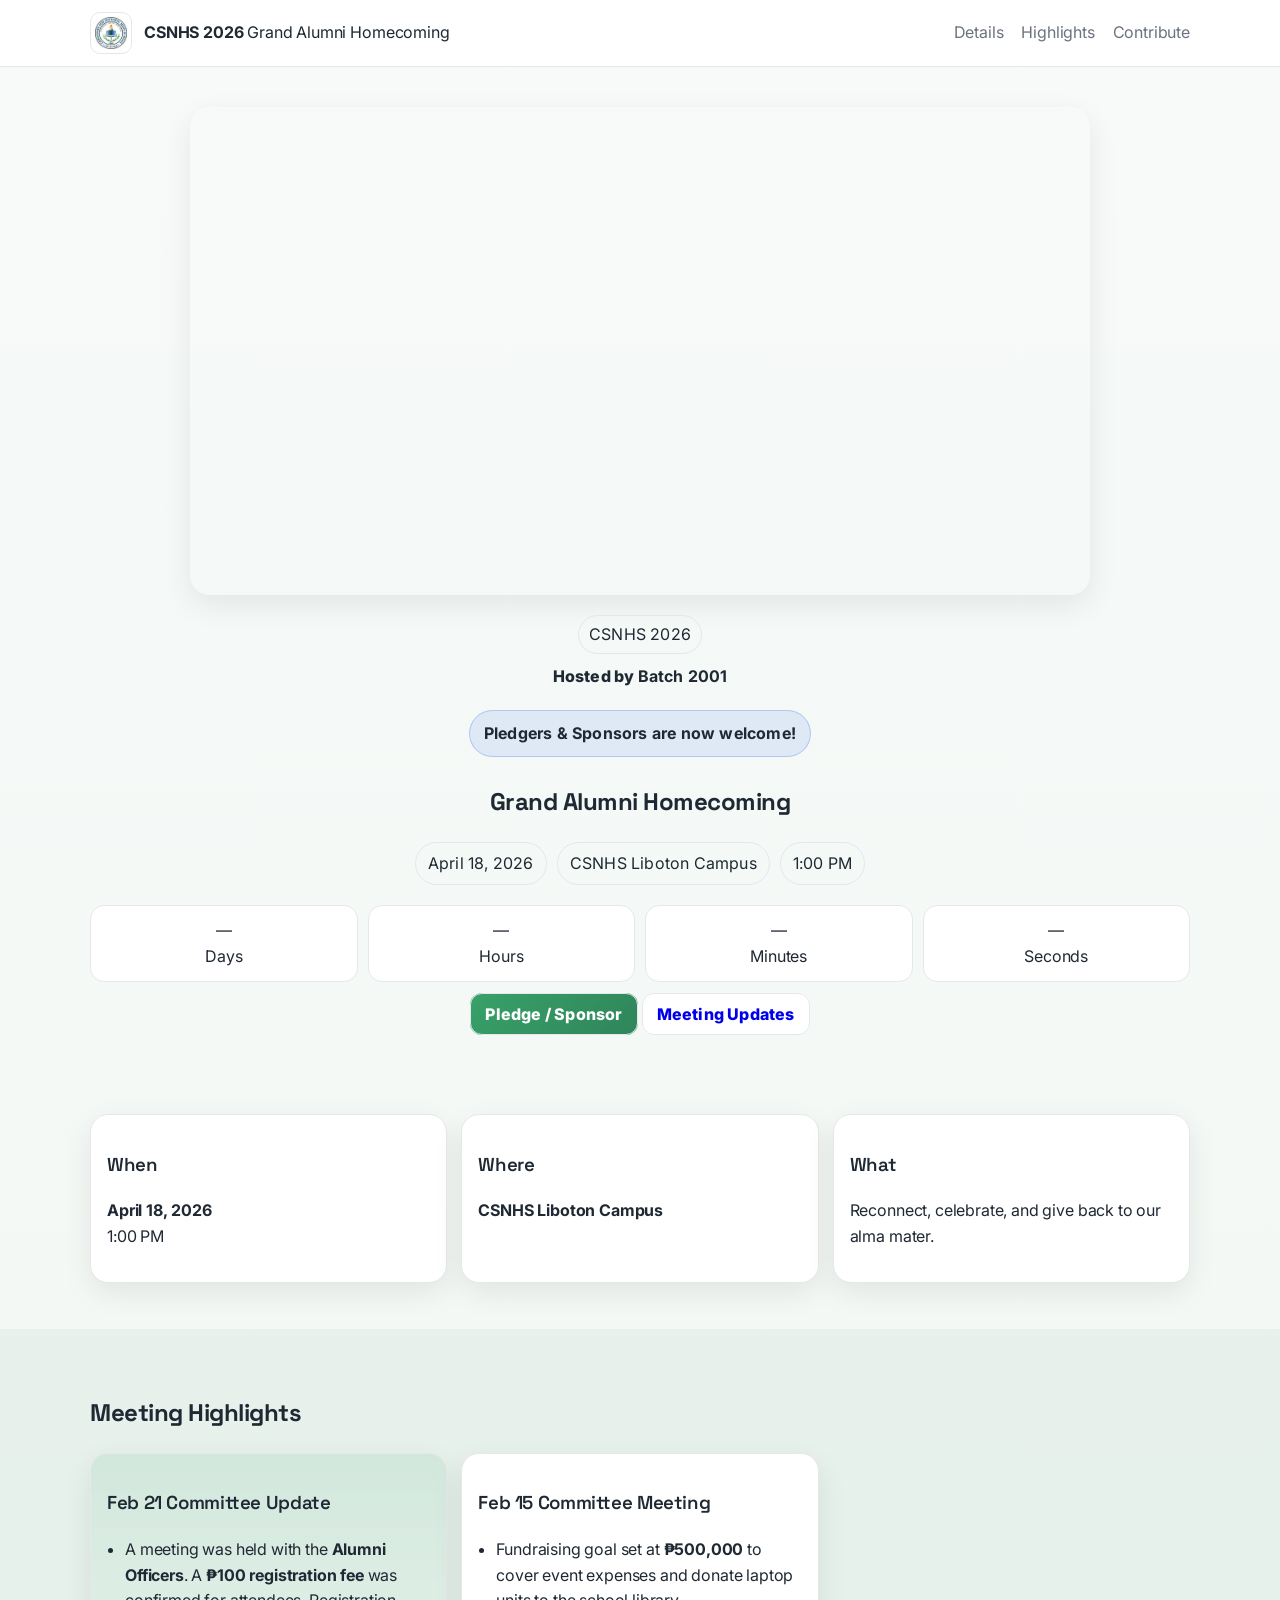
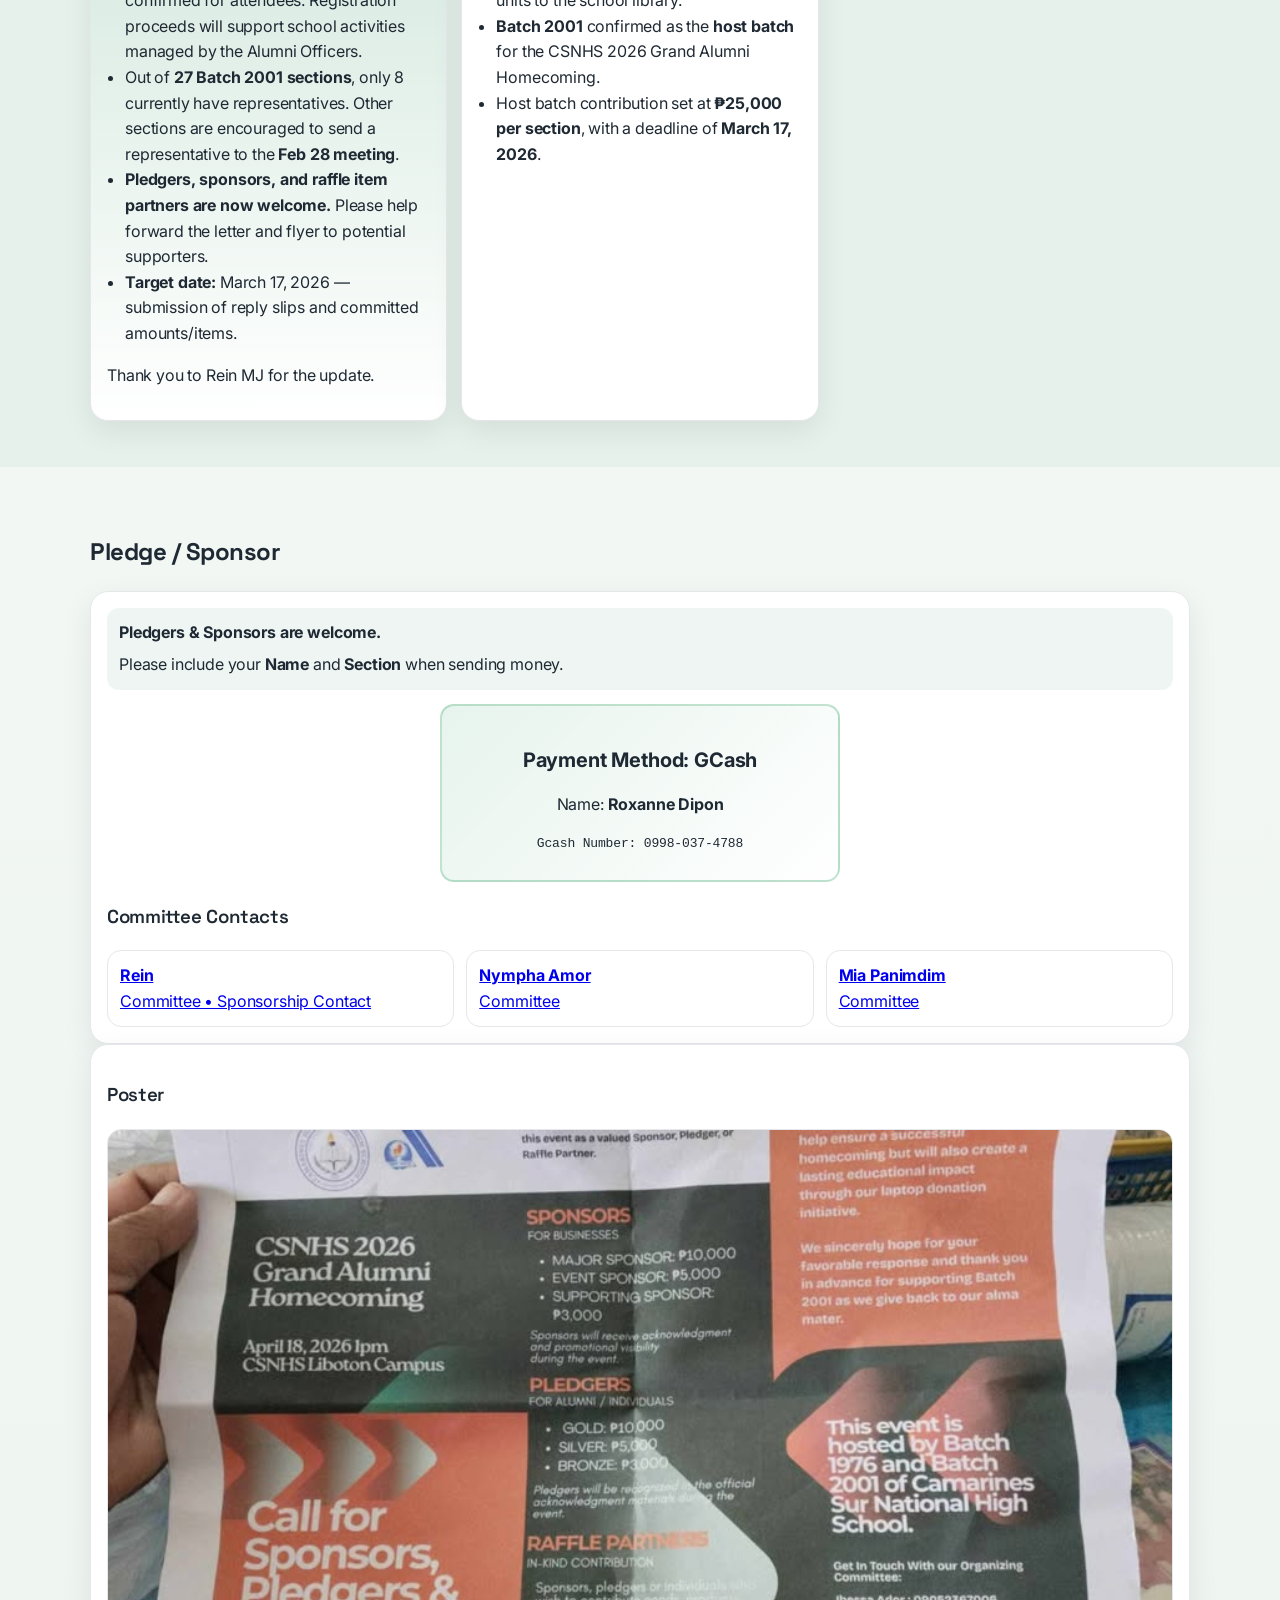
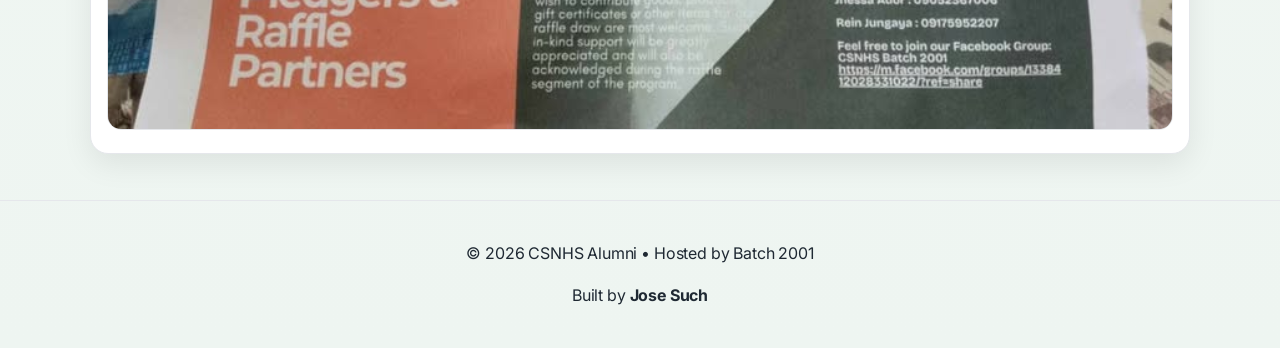
==== index.html @ feaef158 "fix payment" ====
<!doctype html>
<html lang="en">
<head>
  <meta charset="utf-8" />
  <meta name="viewport" content="width=device-width,initial-scale=1" />
  <title>CSNHS 2026 Grand Alumni Homecoming</title>
  <link rel="preconnect" href="https://fonts.googleapis.com">
    <link rel="preconnect" href="https://fonts.gstatic.com" crossorigin>
    <link href="https://fonts.googleapis.com/css2?family=Inter:wght@400;500;600;700;800;900&family=Space+Grotesk:wght@500;600;700&display=swap" rel="stylesheet">
  <link rel="stylesheet" href="styles.css" />
</head>

<body>

<header class="site-header">
  <div class="container header-inner">
    <div class="brand">
      <img src="./assets/camhighLogo.jpg" alt="cam-high-logo" class="brand-logo">
      <div class="brand-text">
        <strong>CSNHS 2026</strong>
        <span>Grand Alumni Homecoming</span>
      </div>
    </div>

    <nav class="nav">
      <a href="#details">Details</a>
      <a href="#highlights">Highlights</a>
      <a href="#contribute">Contribute</a>
    </nav>
  </div>
</header>

<main>

<!-- HERO -->
<section class="hero-video">
  <div class="container">

    <div class="video-wrapper">
      <iframe
        src="https://www.facebook.com/plugins/video.php?height=314&href=https%3A%2F%2Fwww.facebook.com%2Freel%2F900922569348292%2F&show_text=false&width=560&t=0"
        scrolling="no"
        frameborder="0"
        allowfullscreen
        allow="autoplay; clipboard-write; encrypted-media; picture-in-picture; web-share">
      </iframe>
    </div>

    <div class="hero-content">
      <span class="kicker">CSNHS 2026</span>
      <div class="host-badge">Hosted by <strong>Batch 2001</strong></div>

      <!-- NEW: big sponsor/pledger announcement -->
      <div class="announce-badge">
        <strong>Pledgers & Sponsors are now welcome!</strong>
      </div>

      <h1>Grand Alumni Homecoming</h1>

      <div class="event-row">
        <span class="pill">April 18, 2026</span>
        <span class="pill">CSNHS Liboton Campus</span>
        <span class="pill">1:00 PM</span>
      </div>

      <div class="countdown">
        <div class="count-box"><div id="d" class="count-num">—</div><div class="count-label">Days</div></div>
        <div class="count-box"><div id="h" class="count-num">—</div><div class="count-label">Hours</div></div>
        <div class="count-box"><div id="m" class="count-num">—</div><div class="count-label">Minutes</div></div>
        <div class="count-box"><div id="s" class="count-num">—</div><div class="count-label">Seconds</div></div>
      </div>

      <div class="hero-actions">
        <a href="#contribute" class="btn primary">Pledge / Sponsor</a>
        <a href="#highlights" class="btn ghost">Meeting Updates</a>
      </div>
    </div>
  </div>
</section>

<!-- DETAILS -->
<section class="section" id="details">
  <div class="container grid">
    <div class="card">
      <h3>When</h3>
      <p><strong>April 18, 2026</strong><br>1:00 PM</p>
    </div>
    <div class="card">
      <h3>Where</h3>
      <p><strong>CSNHS Liboton Campus</strong></p>
    </div>
    <div class="card">
      <h3>What</h3>
      <p>Reconnect, celebrate, and give back to our alma mater.</p>
    </div>
  </div>
</section>

<!-- MEETING HIGHLIGHTS -->
<section class="section alt" id="highlights">
  <div class="container">
    <h2>Meeting Highlights</h2>

    <div class="grid">
      <!-- FEB 21 – LATEST UPDATE (TOP PRIORITY) -->
      <div class="card accent">
        <h3>Feb 21 Committee Update</h3>

        <ul class="list">
          <li>
            A meeting was held with the <strong>Alumni Officers</strong>.
            A <strong>₱100 registration fee</strong> was confirmed for attendees.
            Registration proceeds will support school activities managed by the Alumni Officers.
          </li>

          <li>
            Out of <strong>27 Batch 2001 sections</strong>, only 8 currently have representatives.
            Other sections are encouraged to send a representative to the
            <strong>Feb 28 meeting</strong>.
          </li>

          <li>
            <strong>Pledgers, sponsors, and raffle item partners are now welcome.</strong>
            Please help forward the letter and flyer to potential supporters.
          </li>

          <li>
            <strong>Target date:</strong> March 17, 2026 —
            submission of reply slips and committed amounts/items.
          </li>
        </ul>

        <p class="muted small">
          Thank you to Rein MJ for the update.
        </p>
      </div>

      <!-- FEB 15 – EARLIER MEETING -->
      <div class="card">
        <h3>Feb 15 Committee Meeting</h3>

        <ul class="list">
          <li>
            Fundraising goal set at <strong>₱500,000</strong>
            to cover event expenses and donate laptop units to the school library.
          </li>

          <li>
            <strong>Batch 2001</strong> confirmed as the <strong>host batch</strong>
            for the CSNHS 2026 Grand Alumni Homecoming.
          </li>

          <li>
            Host batch contribution set at
            <strong>₱25,000 per section</strong>,
            with a deadline of <strong>March 17, 2026</strong>.
          </li>
        </ul>
      </div>
    </div>
  </div>
</section>

<!-- CONTRIBUTE -->
<section class="section" id="contribute">
  <div class="container">
    <h2>Pledge / Sponsor</h2>

    <div class="two-col">
      <div class="card">
        <div class="callout">
          <strong>Pledgers & Sponsors are welcome.</strong>
          <div class="muted" style="margin-top:6px;">
            Please include your <strong>Name</strong> and <strong>Section</strong> when sending money.
          </div>
        </div>

        <div class="pay-grid single-payment">
          <div class="pay-card featured">
            <h4>Payment Method: GCash</h4>
            <p>Name: <strong>Roxanne Dipon</strong></p>
            <p class="mono">Gcash Number: 0998-037-4788</p>
          </div>
        </div>

        <h3 style="margin-top:20px;">Committee Contacts</h3>
        <div class="contact-grid">

          <a class="contact-card" href="https://www.facebook.com/1507194104/" target="_blank" rel="noreferrer">
            <strong>Rein</strong>
            <div class="contact-role muted">Committee • Sponsorship Contact</div>
          </a>
          <a class="contact-card" href="https://www.facebook.com/nympha.amor.victoria" target="_blank" rel="noreferrer">
            <strong>Nympha Amor</strong>
            <div class="contact-role muted">Committee</div>
          </a>

          <a class="contact-card" href="https://www.facebook.com/camia.diez" target="_blank" rel="noreferrer">
            <strong>Mia Panimdim</strong>
            <div class="contact-role muted">Committee</div>
          </a>

          
        </div>
      </div>

      <aside class="card poster">
        <h3>Poster</h3>
        <img src="./assets/poster.jpg" alt="CSNHS 2026 Grand Alumni Homecoming poster" />
      </aside>
    </div>
  </div>
</section>

<footer class="site-footer">
  <div class="container footer-inner">
    <p>© <span id="year"></span> CSNHS Alumni • Hosted by Batch 2001</p>
    <p class="muted small">
      Built by <strong>Jose Such</strong>
    </p>
  </div>
</footer>

</main>

<script src="script.js"></script>
</body>
</html>
---- styles.css ----
:root{
  --bg:#f4f8f5;
  --card:#fff;
  --text:#1f2933;
  --muted:#6b7280;
  --border:#e5e7eb;
  --accent:#2f855a;
  --accent2:#2563eb;
  --shadow:0 10px 30px rgba(0,0,0,.08);
}

*{box-sizing:border-box}
body{
  -webkit-font-smoothing: antialiased;
  -moz-osx-font-smoothing: grayscale;
  margin: 0;
  font-family: 'Inter', system-ui, -apple-system, Segoe UI, Roboto, Helvetica, Arial, sans-serif;
  background: linear-gradient(180deg, #f7faf8, #eef5f1);
  color: var(--text);
  line-height: 1.6;
  letter-spacing: -0.01em;
}
h1, h2, h3 {
  font-family: 'Space Grotesk', 'Inter', system-ui, sans-serif;
  letter-spacing: -0.02em;
}

h1 { font-weight: 700; }
h2 { font-weight: 700; }
h3 { font-weight: 600; }

.btn,
.kicker,
.host-badge,
.announce-badge,
.pill {
  font-family: 'Inter', system-ui, sans-serif;
  letter-spacing: 0.2px;
}

.container{width:min(1100px,92%);margin:auto}

.site-header{background:#fff;border-bottom:1px solid var(--border);position:sticky;top:0; z-index: 10;}
.header-inner{display:flex;justify-content:space-between;align-items:center;padding:12px 0}

.brand{display:flex;gap:12px;align-items:center}

.brand-logo{
  width: 42px;
  height: 42px;
  object-fit: contain;
  border-radius: 10px;
  background: #ffffff;
  padding: 4px;
  border: 1px solid var(--border);
}

.nav a{margin-left:14px;color:var(--muted);text-decoration:none}
.nav a:hover{
  color: var(--text);
  text-decoration: underline;
}

.hero-video{padding:40px 0;text-align:center}
.video-wrapper{max-width:900px;margin:0 auto 20px;border-radius:20px;overflow:hidden;box-shadow:var(--shadow)}
.video-wrapper iframe{width:100%;height:480px}

.kicker{display:inline-block;padding:6px 10px;border-radius:999px;border:1px solid var(--border)}
.host-badge{margin:10px 0;font-weight:800}

.event-row{display:flex;gap:10px;justify-content:center;flex-wrap:wrap}
.pill{border:1px solid var(--border);padding:8px 12px;border-radius:999px}

.countdown{display:grid;grid-template-columns:repeat(4,1fr);gap:10px;margin:20px 0}
.count-box{background:#fff;border:1px solid var(--border);padding:12px;border-radius:14px}

.btn{padding:10px 14px;border-radius:12px;border:1px solid var(--border);text-decoration:none;font-weight:800}
.btn.primary{background:linear-gradient(135deg,#38a169,#2f855a);color:#fff}
.btn.ghost{background:#fff}

.section{padding:46px 0}
.section.alt{background:rgba(47,133,90,.06)}
.grid{display:grid;grid-template-columns:repeat(3,1fr);gap:14px}

.card{background:#fff;border:1px solid var(--border);border-radius:18px;padding:16px;box-shadow:var(--shadow)}
.card.accent{background:linear-gradient(180deg,rgba(56,161,105,.12),#fff)}

.list{padding-left:18px}

.callout{background:rgba(47,133,90,.08);padding:12px;border-radius:12px;margin-bottom:14px}

.pay-grid,.contact-grid{display:grid;grid-template-columns:repeat(3,1fr);gap:12px}
.pay-card,.contact-card{border:1px solid var(--border);padding:12px;border-radius:14px;background:#fff}

.mono{font-family:monospace}

.site-footer{padding:24px 0;border-top:1px solid var(--border);text-align:center}
.poster img{
  width: 100%;
  height: auto;
  border-radius: 14px;
  border: 1px solid var(--border);
}

@media(max-width:900px){
  .grid,.pay-grid,.contact-grid{grid-template-columns:1fr}
  .countdown{grid-template-columns:repeat(2,1fr)}
  .video-wrapper iframe{height:260px}
}

.announce-badge{
  display:inline-block;
  margin: 10px 0 6px;
  padding: 10px 14px;
  border-radius: 999px;
  border: 1px solid rgba(37,99,235,0.25);
  background: rgba(37,99,235,0.10);
  font-weight: 900;
}

/* Mobile-friendly top nav (no hamburger) */
@media (max-width: 600px){
  .header-inner{
    flex-direction: column;
    align-items: stretch;
    gap: 10px;
    padding: 10px 0;
  }

  .brand{
    justify-content: center;
  }

  .nav{
    display: grid;
    grid-template-columns: repeat(3, 1fr);
    gap: 8px;
  }

  .nav a{
    margin-left: 0;            /* overrides your desktop margin-left */
    text-align: center;
    padding: 10px 8px;
    border-radius: 12px;
    border: 1px solid var(--border);
    background: #fff;
    font-weight: 700;
    font-size: 14px;
    line-height: 1.2;
    white-space: nowrap;       /* keeps “Highlights” on one line */
    box-shadow: var(--shadow);
  }

  .nav a:active{
    transform: translateY(1px);
  }
  .poster img{
    max-height: 520px;     /* adjust if you want shorter/taller */
    object-fit: cover;     /* crops nicely */
  }

}

/* Single payment layout */
.single-payment{
  grid-template-columns: 1fr;
  max-width: 400px;
  margin: 0 auto;
}

.pay-card.featured{
  text-align: center;
  background: linear-gradient(135deg, rgba(56,161,105,.12), #ffffff);
  border: 2px solid rgba(56,161,105,.3);
}

.pay-card.featured h4{
  font-size: 20px;
  margin-bottom: 8px;
}
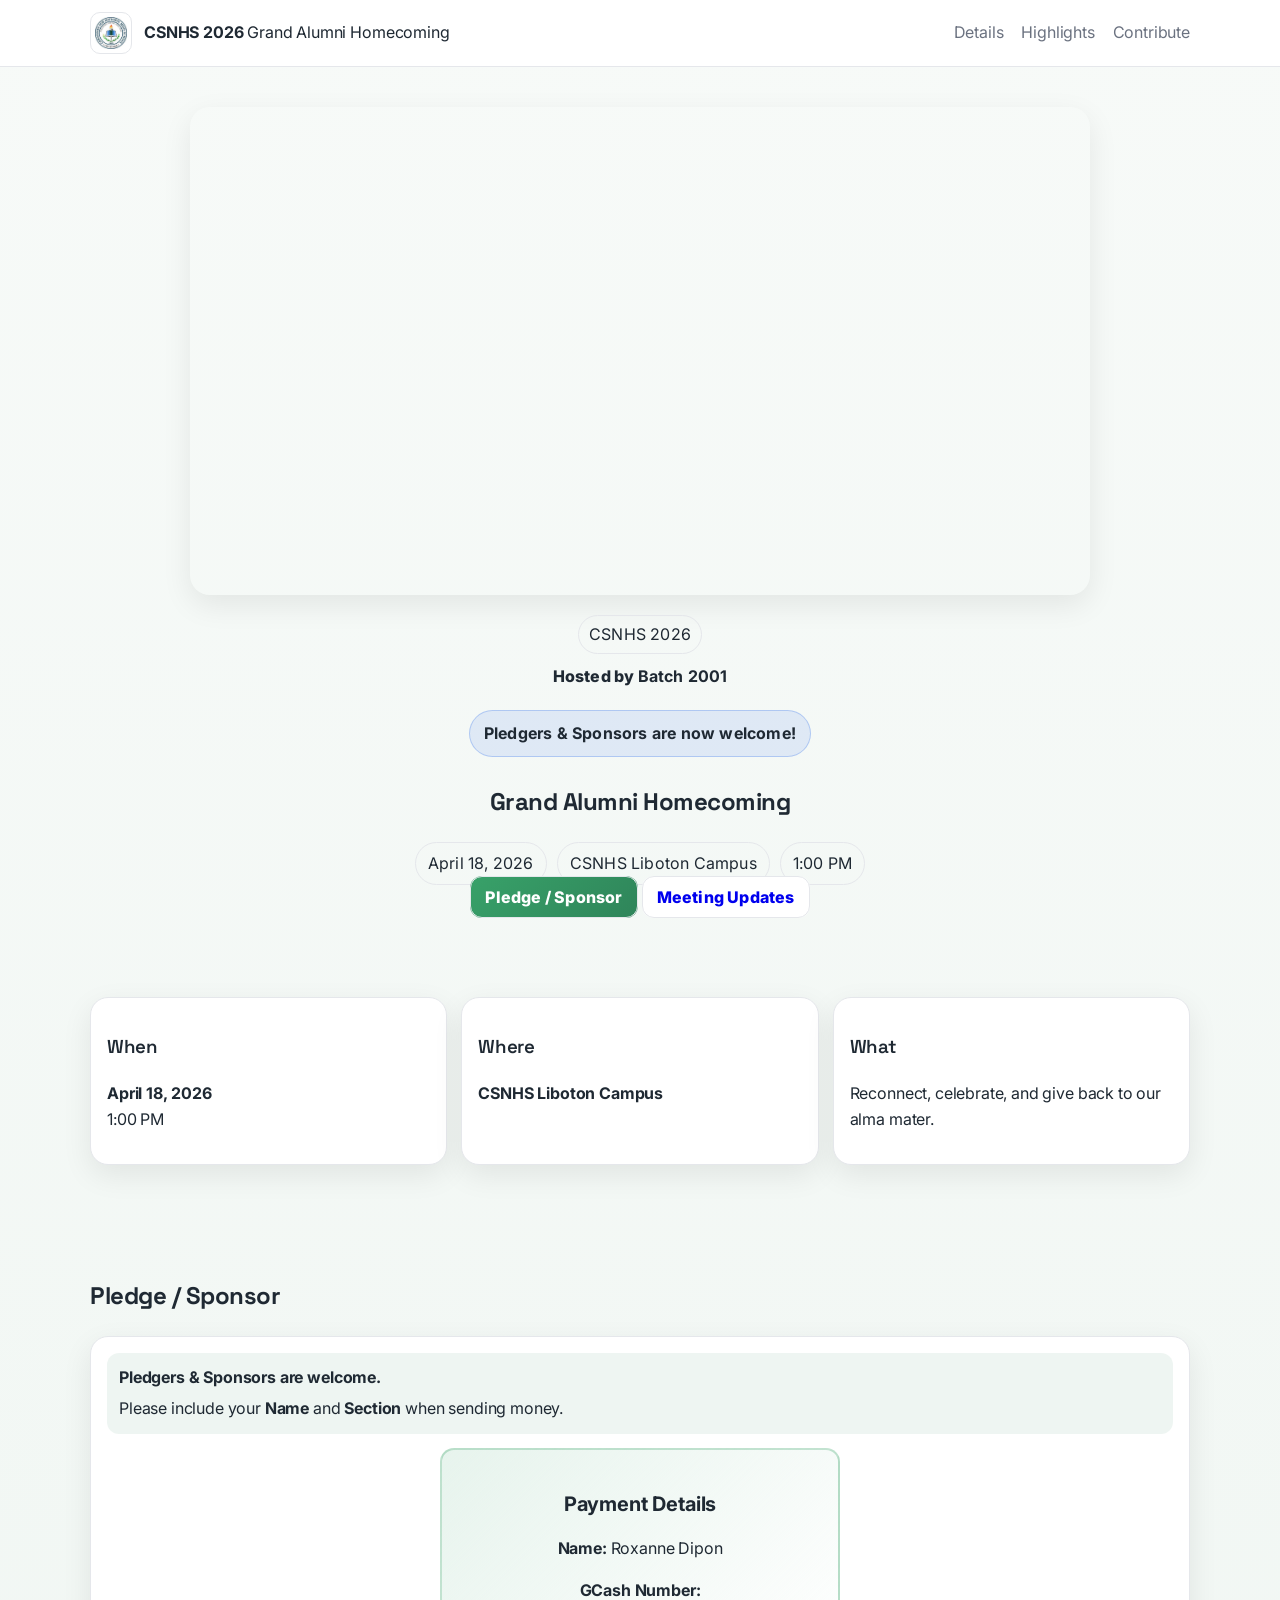
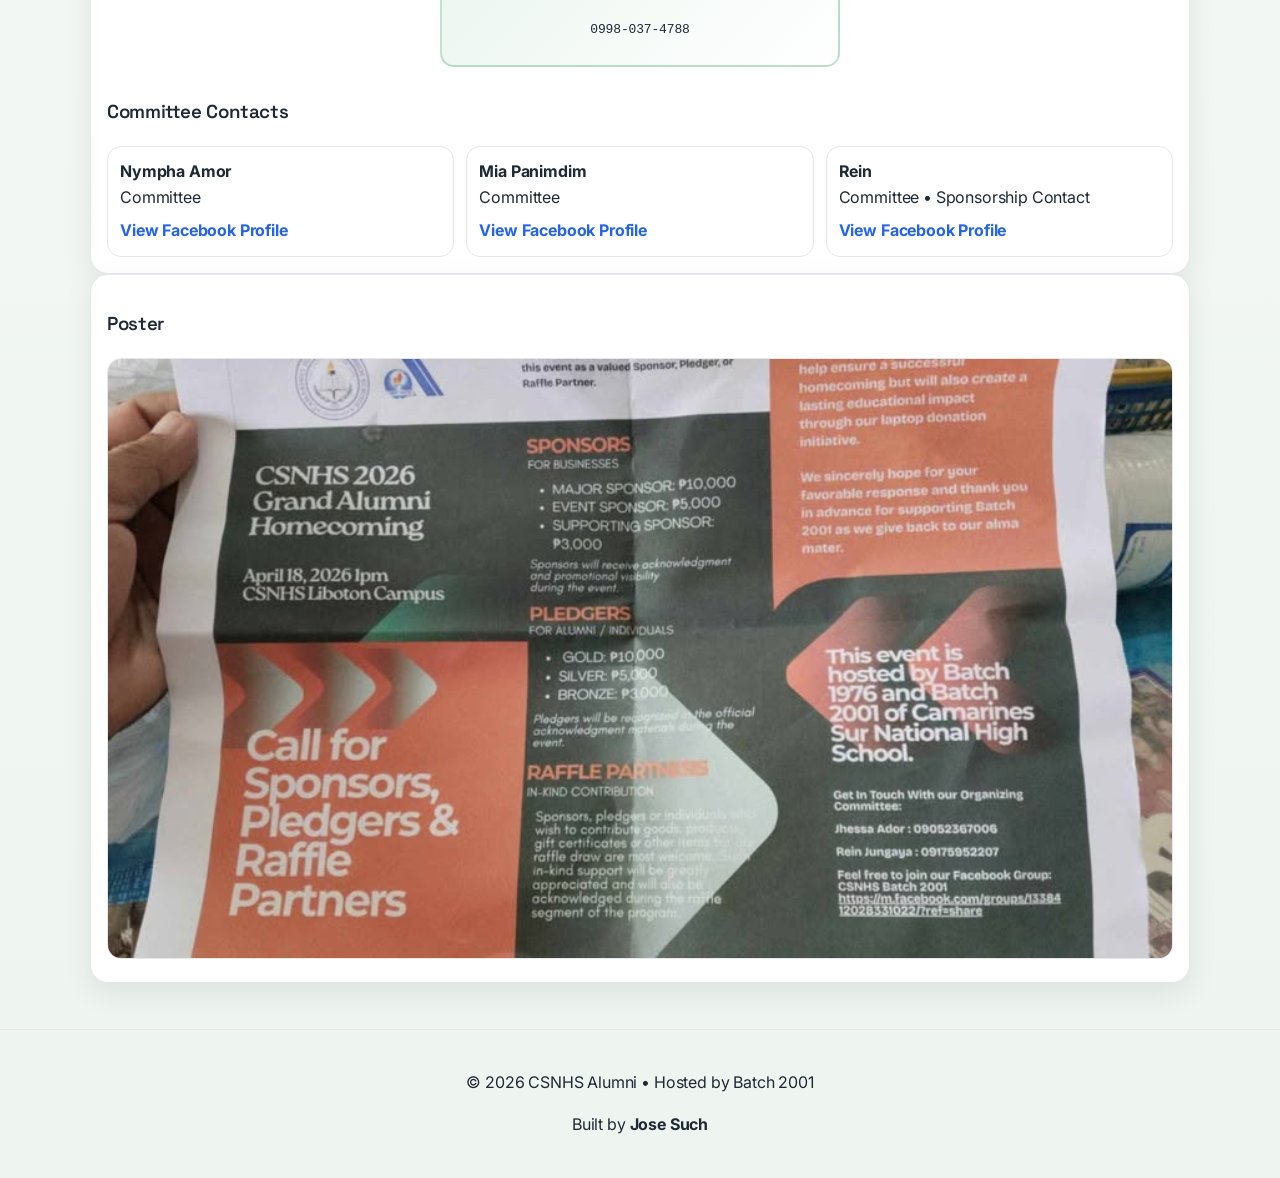
==== commit e461c0f0: "fix committee links" ====
--- a/index.html
+++ b/index.html
@@ -4,9 +4,11 @@
   <meta charset="utf-8" />
   <meta name="viewport" content="width=device-width,initial-scale=1" />
   <title>CSNHS 2026 Grand Alumni Homecoming</title>
+
   <link rel="preconnect" href="https://fonts.googleapis.com">
-    <link rel="preconnect" href="https://fonts.gstatic.com" crossorigin>
-    <link href="https://fonts.googleapis.com/css2?family=Inter:wght@400;500;600;700;800;900&family=Space+Grotesk:wght@500;600;700&display=swap" rel="stylesheet">
+  <link rel="preconnect" href="https://fonts.gstatic.com" crossorigin>
+  <link href="https://fonts.googleapis.com/css2?family=Inter:wght@400;500;600;700;800;900&family=Space+Grotesk:wght@500;600;700&display=swap" rel="stylesheet">
+
   <link rel="stylesheet" href="styles.css" />
 </head>
 
@@ -50,7 +52,6 @@
       <span class="kicker">CSNHS 2026</span>
       <div class="host-badge">Hosted by <strong>Batch 2001</strong></div>
 
-      <!-- NEW: big sponsor/pledger announcement -->
       <div class="announce-badge">
         <strong>Pledgers & Sponsors are now welcome!</strong>
       </div>
@@ -61,13 +62,6 @@
         <span class="pill">April 18, 2026</span>
         <span class="pill">CSNHS Liboton Campus</span>
         <span class="pill">1:00 PM</span>
-      </div>
-
-      <div class="countdown">
-        <div class="count-box"><div id="d" class="count-num">—</div><div class="count-label">Days</div></div>
-        <div class="count-box"><div id="h" class="count-num">—</div><div class="count-label">Hours</div></div>
-        <div class="count-box"><div id="m" class="count-num">—</div><div class="count-label">Minutes</div></div>
-        <div class="count-box"><div id="s" class="count-num">—</div><div class="count-label">Seconds</div></div>
       </div>
 
       <div class="hero-actions">
@@ -96,78 +90,15 @@
   </div>
 </section>
 
-<!-- MEETING HIGHLIGHTS -->
-<section class="section alt" id="highlights">
-  <div class="container">
-    <h2>Meeting Highlights</h2>
-
-    <div class="grid">
-      <!-- FEB 21 – LATEST UPDATE (TOP PRIORITY) -->
-      <div class="card accent">
-        <h3>Feb 21 Committee Update</h3>
-
-        <ul class="list">
-          <li>
-            A meeting was held with the <strong>Alumni Officers</strong>.
-            A <strong>₱100 registration fee</strong> was confirmed for attendees.
-            Registration proceeds will support school activities managed by the Alumni Officers.
-          </li>
-
-          <li>
-            Out of <strong>27 Batch 2001 sections</strong>, only 8 currently have representatives.
-            Other sections are encouraged to send a representative to the
-            <strong>Feb 28 meeting</strong>.
-          </li>
-
-          <li>
-            <strong>Pledgers, sponsors, and raffle item partners are now welcome.</strong>
-            Please help forward the letter and flyer to potential supporters.
-          </li>
-
-          <li>
-            <strong>Target date:</strong> March 17, 2026 —
-            submission of reply slips and committed amounts/items.
-          </li>
-        </ul>
-
-        <p class="muted small">
-          Thank you to Rein MJ for the update.
-        </p>
-      </div>
-
-      <!-- FEB 15 – EARLIER MEETING -->
-      <div class="card">
-        <h3>Feb 15 Committee Meeting</h3>
-
-        <ul class="list">
-          <li>
-            Fundraising goal set at <strong>₱500,000</strong>
-            to cover event expenses and donate laptop units to the school library.
-          </li>
-
-          <li>
-            <strong>Batch 2001</strong> confirmed as the <strong>host batch</strong>
-            for the CSNHS 2026 Grand Alumni Homecoming.
-          </li>
-
-          <li>
-            Host batch contribution set at
-            <strong>₱25,000 per section</strong>,
-            with a deadline of <strong>March 17, 2026</strong>.
-          </li>
-        </ul>
-      </div>
-    </div>
-  </div>
-</section>
-
 <!-- CONTRIBUTE -->
 <section class="section" id="contribute">
   <div class="container">
     <h2>Pledge / Sponsor</h2>
 
     <div class="two-col">
+
       <div class="card">
+
         <div class="callout">
           <strong>Pledgers & Sponsors are welcome.</strong>
           <div class="muted" style="margin-top:6px;">
@@ -175,39 +106,54 @@
           </div>
         </div>
 
+        <!-- PAYMENT SECTION -->
         <div class="pay-grid single-payment">
           <div class="pay-card featured">
-            <h4>Payment Method: GCash</h4>
-            <p>Name: <strong>Roxanne Dipon</strong></p>
-            <p class="mono">Gcash Number: 0998-037-4788</p>
+            <h4>Payment Details</h4>
+            <p><strong>Name:</strong> Roxanne Dipon</p>
+            <p><strong>GCash Number:</strong></p>
+            <p class="mono">0998-037-4788</p>
           </div>
         </div>
 
-        <h3 style="margin-top:20px;">Committee Contacts</h3>
+        <!-- CONTACTS -->
+        <h3 style="margin-top:30px;">Committee Contacts</h3>
+
         <div class="contact-grid">
 
-          <a class="contact-card" href="https://www.facebook.com/1507194104/" target="_blank" rel="noreferrer">
+          <div class="contact-card">
+            <strong>Nympha Amor</strong>
+            <div class="contact-role muted">Committee</div>
+            <a href="https://www.facebook.com/nympha.amor.victoria" target="_blank">
+              View Facebook Profile
+            </a>
+          </div>
+
+          <div class="contact-card">
+            <strong>Mia Panimdim</strong>
+            <div class="contact-role muted">Committee</div>
+            <a href="https://www.facebook.com/camia.diez" target="_blank">
+              View Facebook Profile
+            </a>
+          </div>
+
+          <div class="contact-card">
             <strong>Rein</strong>
             <div class="contact-role muted">Committee • Sponsorship Contact</div>
-          </a>
-          <a class="contact-card" href="https://www.facebook.com/nympha.amor.victoria" target="_blank" rel="noreferrer">
-            <strong>Nympha Amor</strong>
-            <div class="contact-role muted">Committee</div>
-          </a>
+            <a href="https://www.facebook.com/1507194104/" target="_blank">
+              View Facebook Profile
+            </a>
+          </div>
 
-          <a class="contact-card" href="https://www.facebook.com/camia.diez" target="_blank" rel="noreferrer">
-            <strong>Mia Panimdim</strong>
-            <div class="contact-role muted">Committee</div>
-          </a>
+        </div>
 
-          
-        </div>
       </div>
 
       <aside class="card poster">
         <h3>Poster</h3>
         <img src="./assets/poster.jpg" alt="CSNHS 2026 Grand Alumni Homecoming poster" />
       </aside>
+
     </div>
   </div>
 </section>
--- a/styles.css
+++ b/styles.css
@@ -92,6 +92,18 @@
 .pay-grid,.contact-grid{display:grid;grid-template-columns:repeat(3,1fr);gap:12px}
 .pay-card,.contact-card{border:1px solid var(--border);padding:12px;border-radius:14px;background:#fff}
 
+.contact-card a{
+  display: inline-block;
+  margin-top: 8px;
+  font-weight: 700;
+  text-decoration: none;
+  color: var(--accent2);
+}
+
+.contact-card a:hover{
+  text-decoration: underline;
+}
+
 .mono{font-family:monospace}
 
 .site-footer{padding:24px 0;border-top:1px solid var(--border);text-align:center}
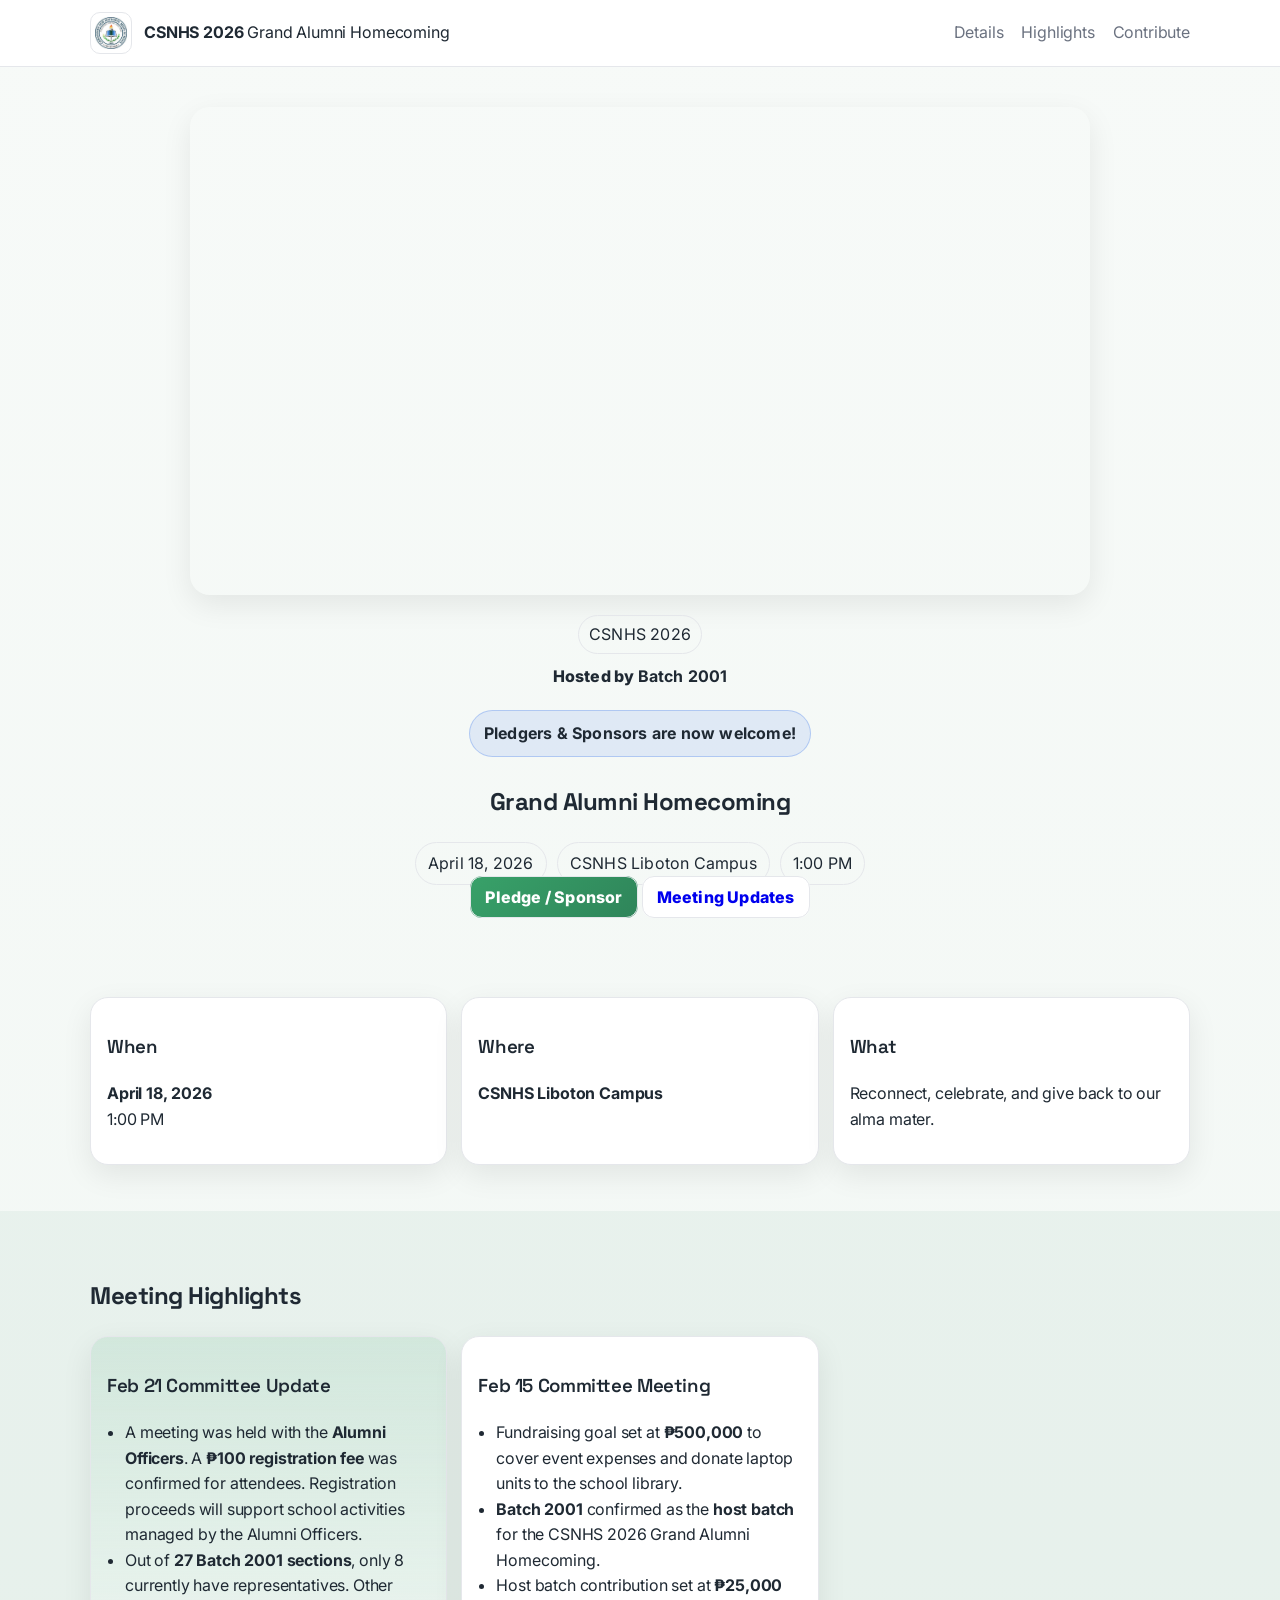
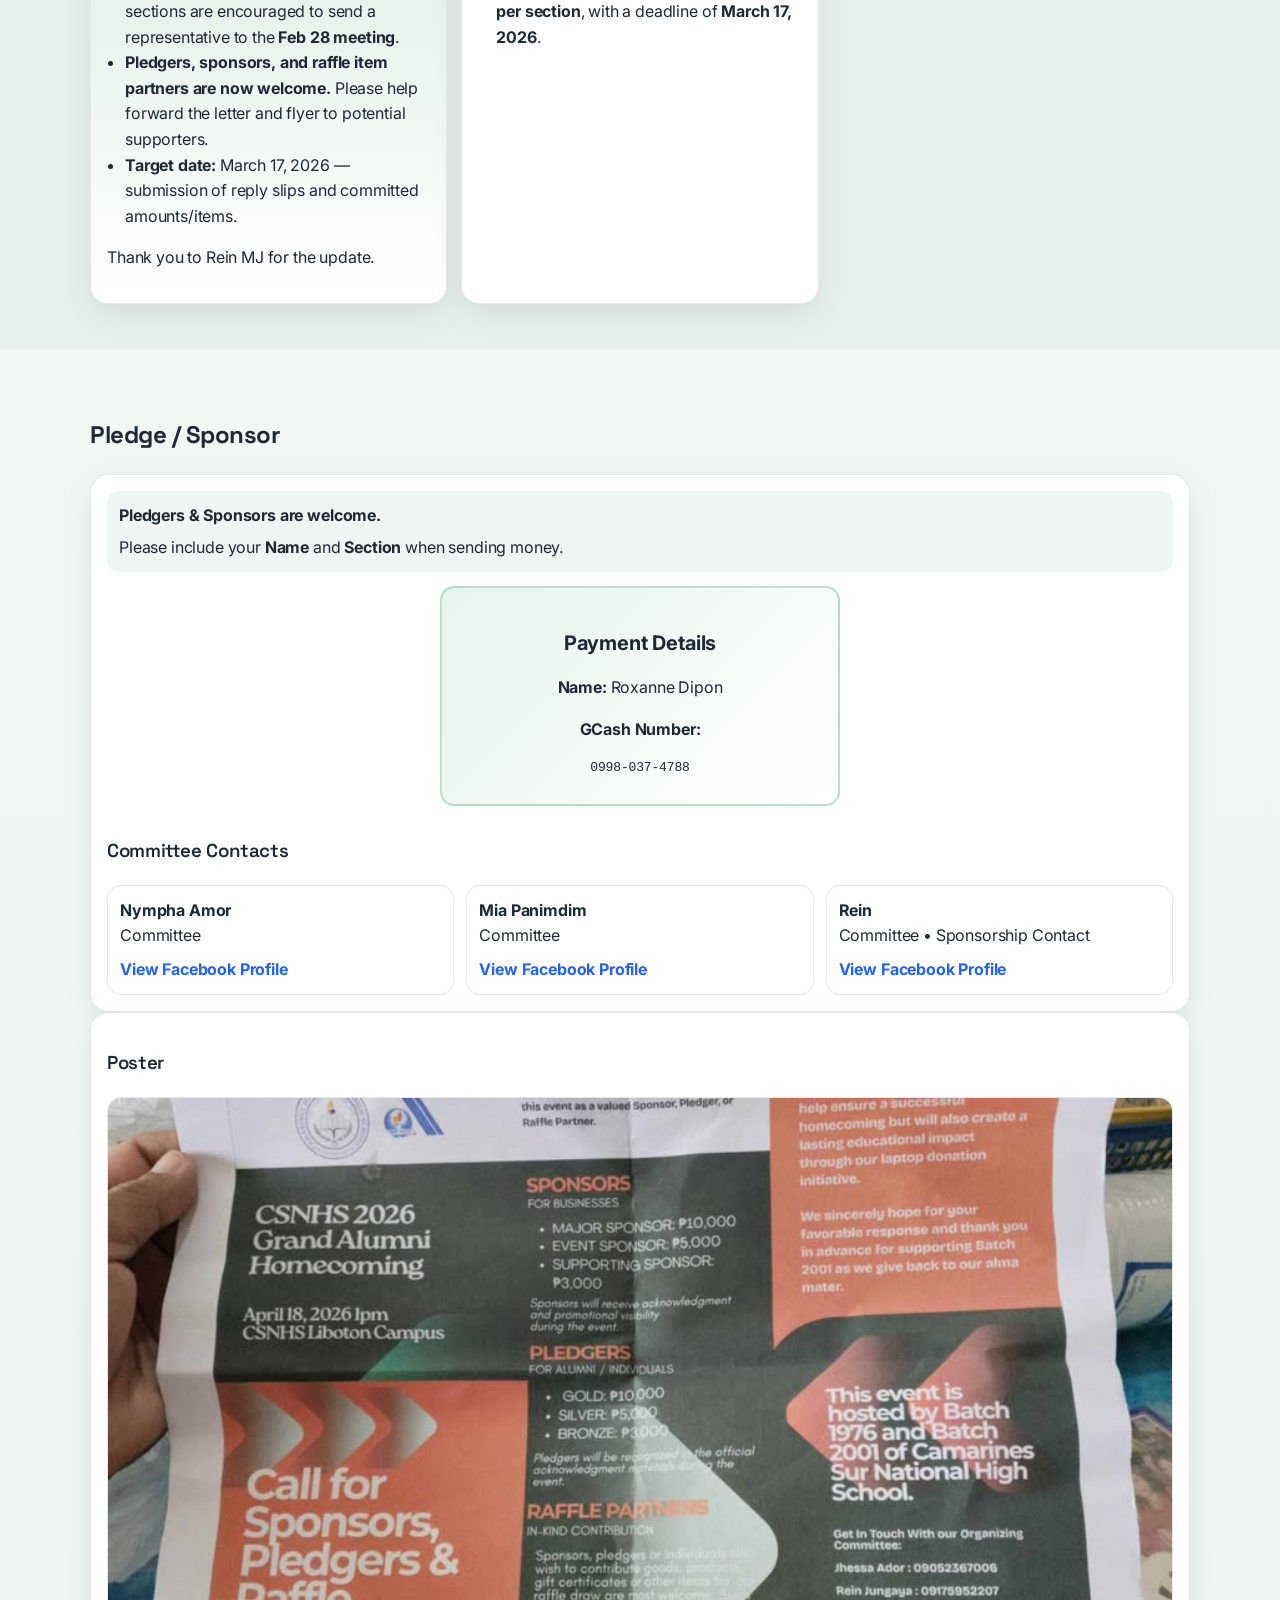
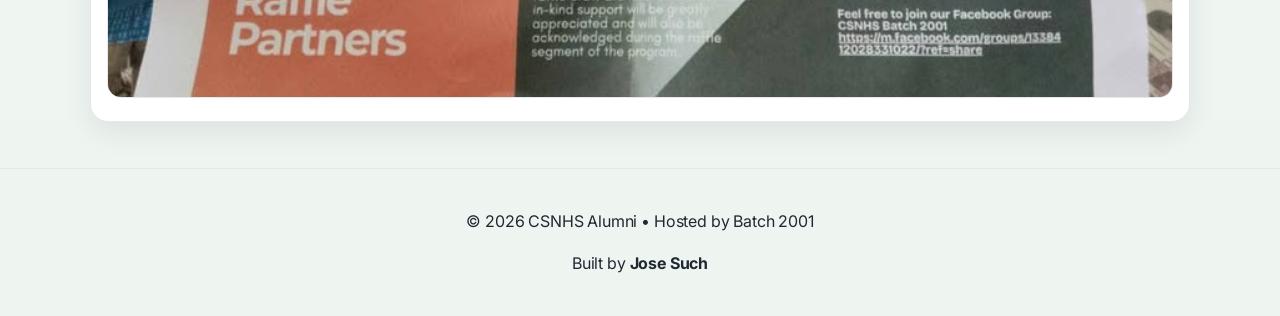
==== commit d3edbfb9: "fix fix" ====
--- a/index.html
+++ b/index.html
@@ -90,6 +90,9 @@
   </div>
 </section>
 
+
+<!-- MEETING HIGHLIGHTS --> <section class="section alt" id="highlights"> <div class="container"> <h2>Meeting Highlights</h2> <div class="grid"> <!-- FEB 21 – LATEST UPDATE (TOP PRIORITY) --> <div class="card accent"> <h3>Feb 21 Committee Update</h3> <ul class="list"> <li> A meeting was held with the <strong>Alumni Officers</strong>. A <strong>₱100 registration fee</strong> was confirmed for attendees. Registration proceeds will support school activities managed by the Alumni Officers. </li> <li> Out of <strong>27 Batch 2001 sections</strong>, only 8 currently have representatives. Other sections are encouraged to send a representative to the <strong>Feb 28 meeting</strong>. </li> <li> <strong>Pledgers, sponsors, and raffle item partners are now welcome.</strong> Please help forward the letter and flyer to potential supporters. </li> <li> <strong>Target date:</strong> March 17, 2026 — submission of reply slips and committed amounts/items. </li> </ul> <p class="muted small"> Thank you to Rein MJ for the update. </p> </div> <!-- FEB 15 – EARLIER MEETING --> <div class="card"> <h3>Feb 15 Committee Meeting</h3> <ul class="list"> <li> Fundraising goal set at <strong>₱500,000</strong> to cover event expenses and donate laptop units to the school library. </li> <li> <strong>Batch 2001</strong> confirmed as the <strong>host batch</strong> for the CSNHS 2026 Grand Alumni Homecoming. </li> <li> Host batch contribution set at <strong>₱25,000 per section</strong>, with a deadline of <strong>March 17, 2026</strong>. </li> </ul> </div> </div> </div> </section>
+
 <!-- CONTRIBUTE -->
 <section class="section" id="contribute">
   <div class="container">
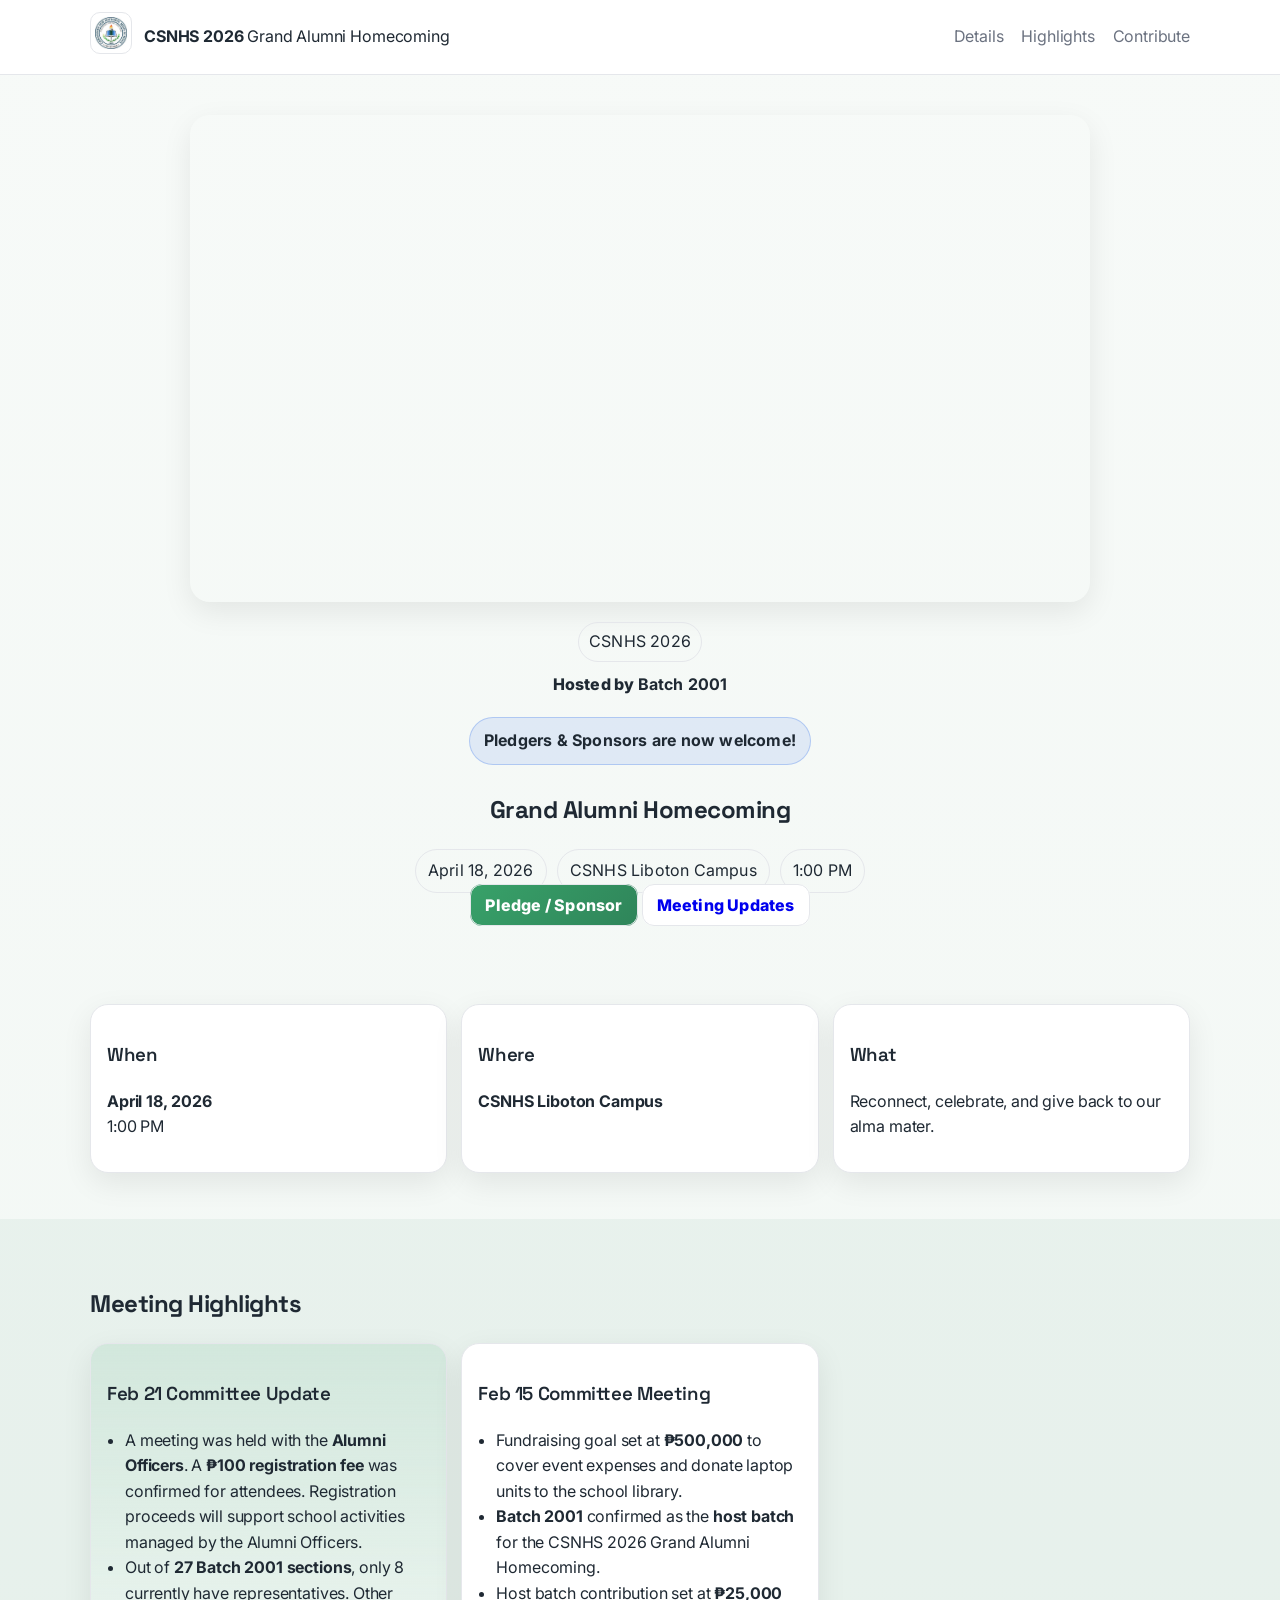
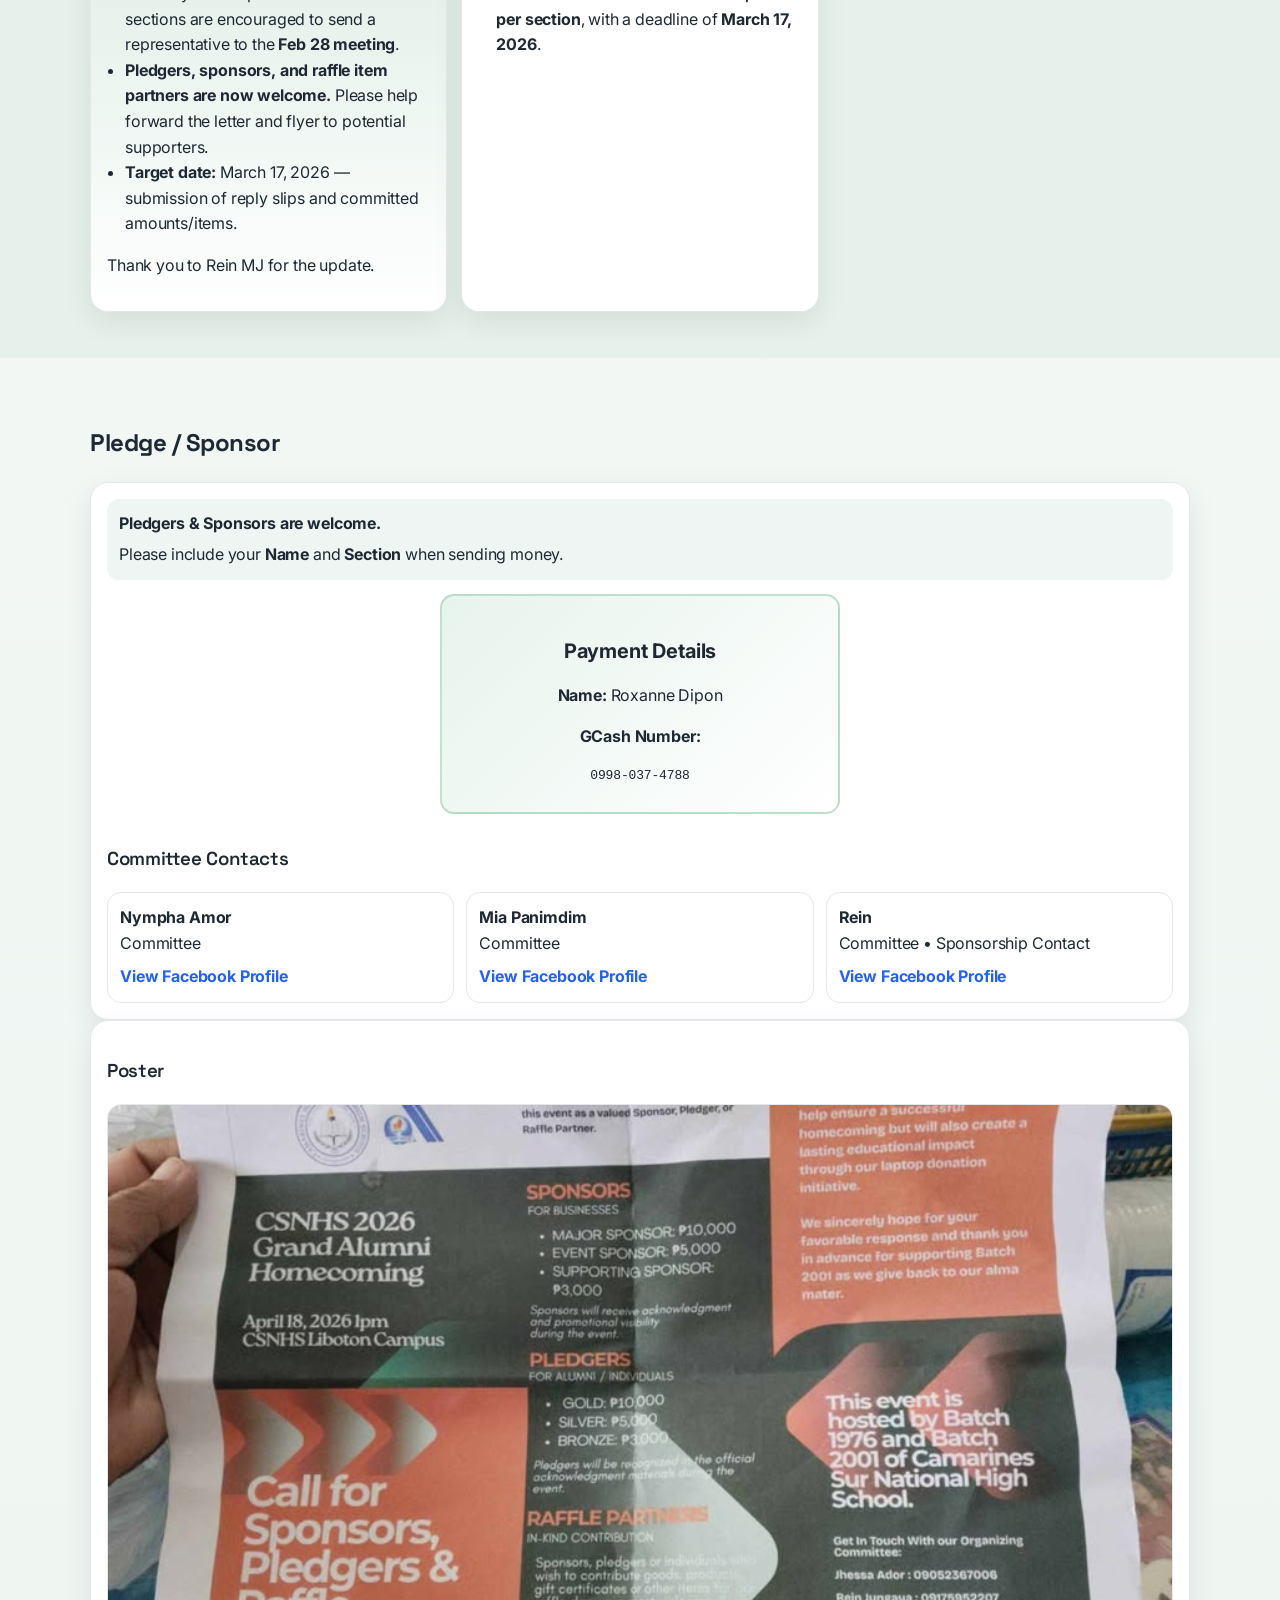
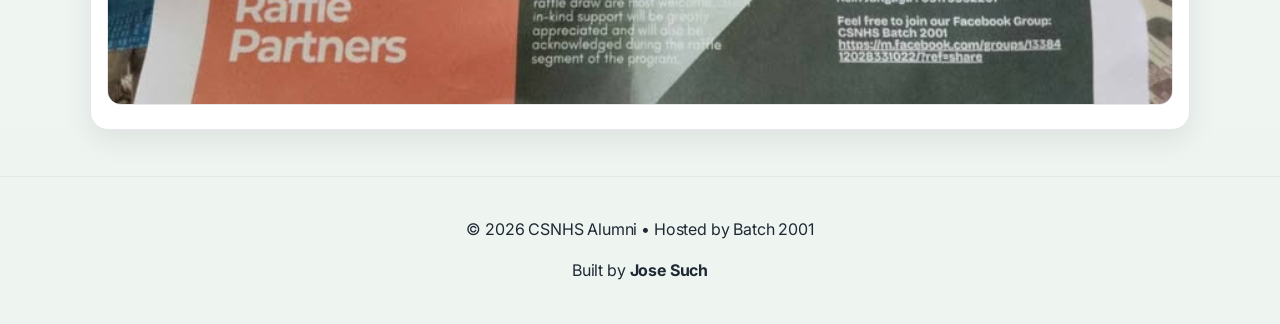
==== commit 0371e023: "fix fix" ====
--- a/index.html
+++ b/index.html
@@ -17,7 +17,9 @@
 <header class="site-header">
   <div class="container header-inner">
     <div class="brand">
-      <img src="./assets/camhighLogo.jpg" alt="cam-high-logo" class="brand-logo">
+      <a href="https://suchjose84.github.io/homecomingWA">
+        <img src="./assets/camhighLogo.jpg" alt="cam-high-logo" class="brand-logo">
+      </a>
       <div class="brand-text">
         <strong>CSNHS 2026</strong>
         <span>Grand Alumni Homecoming</span>
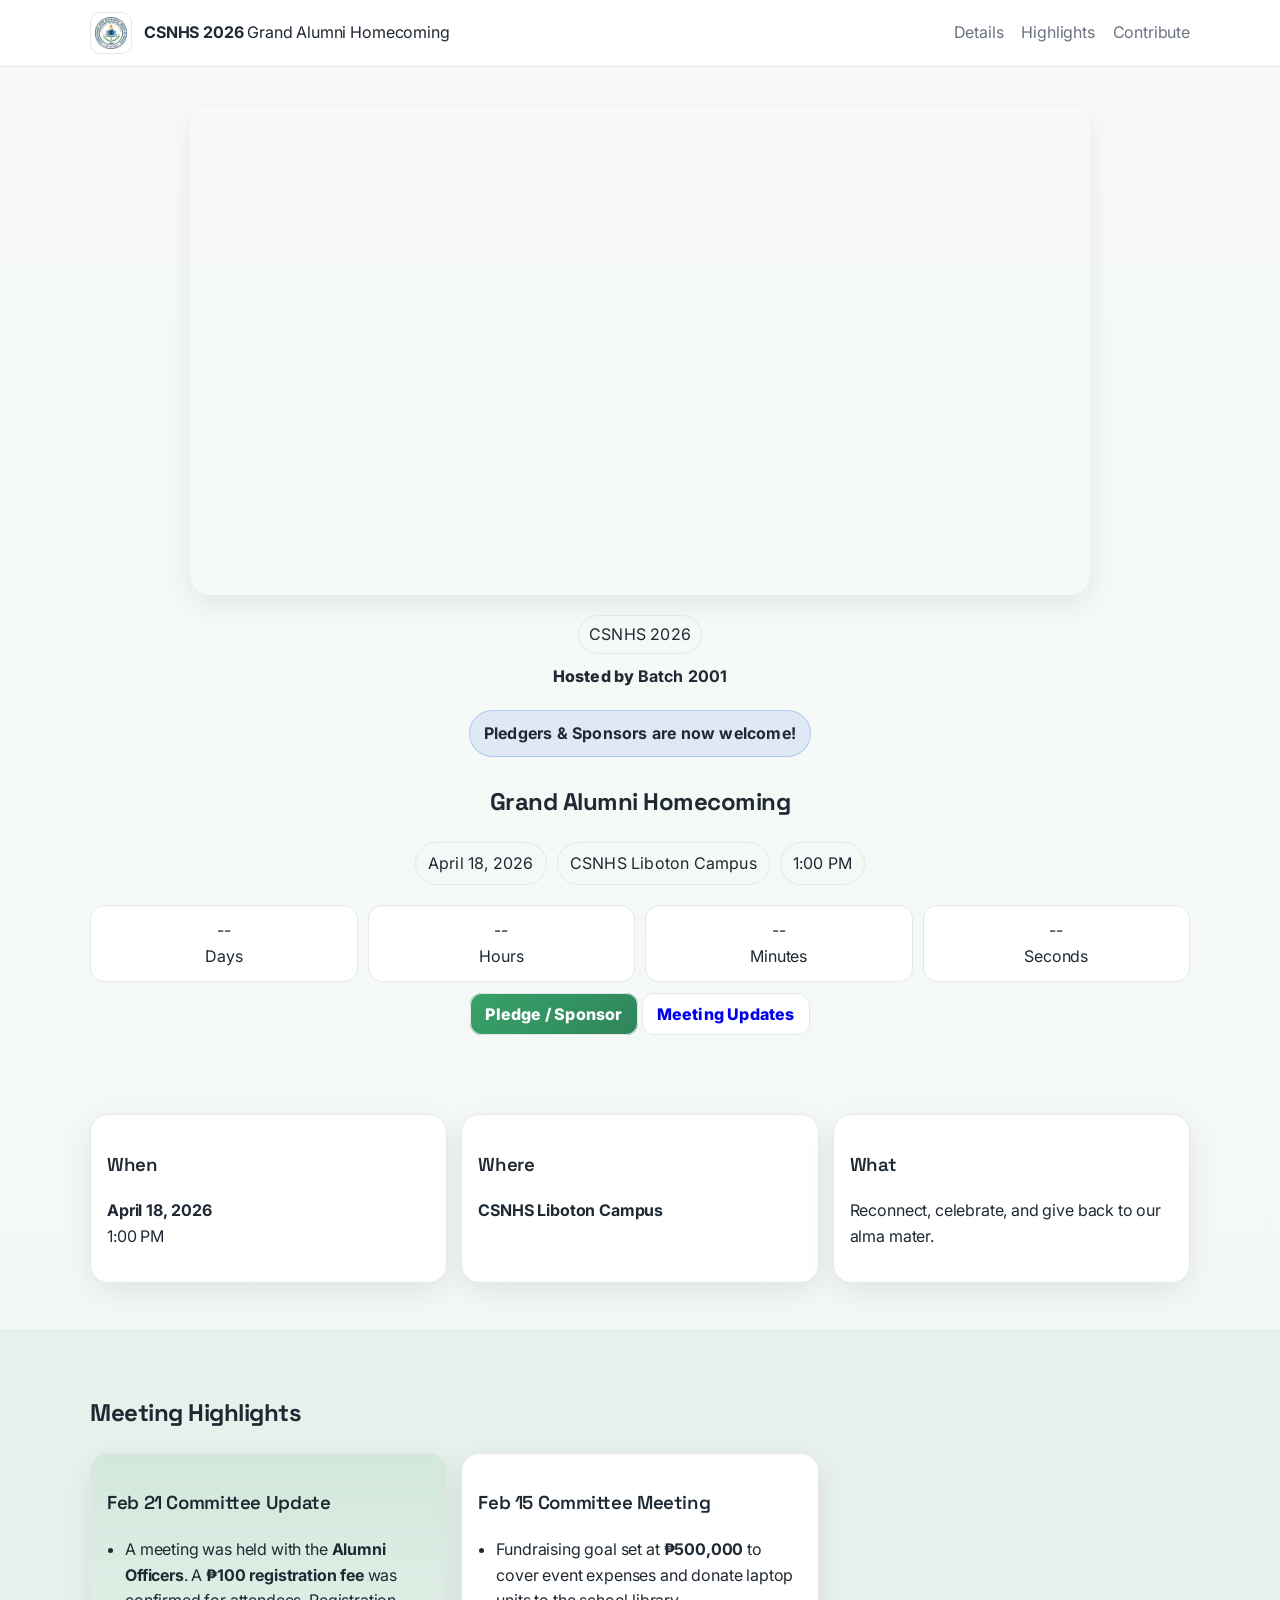
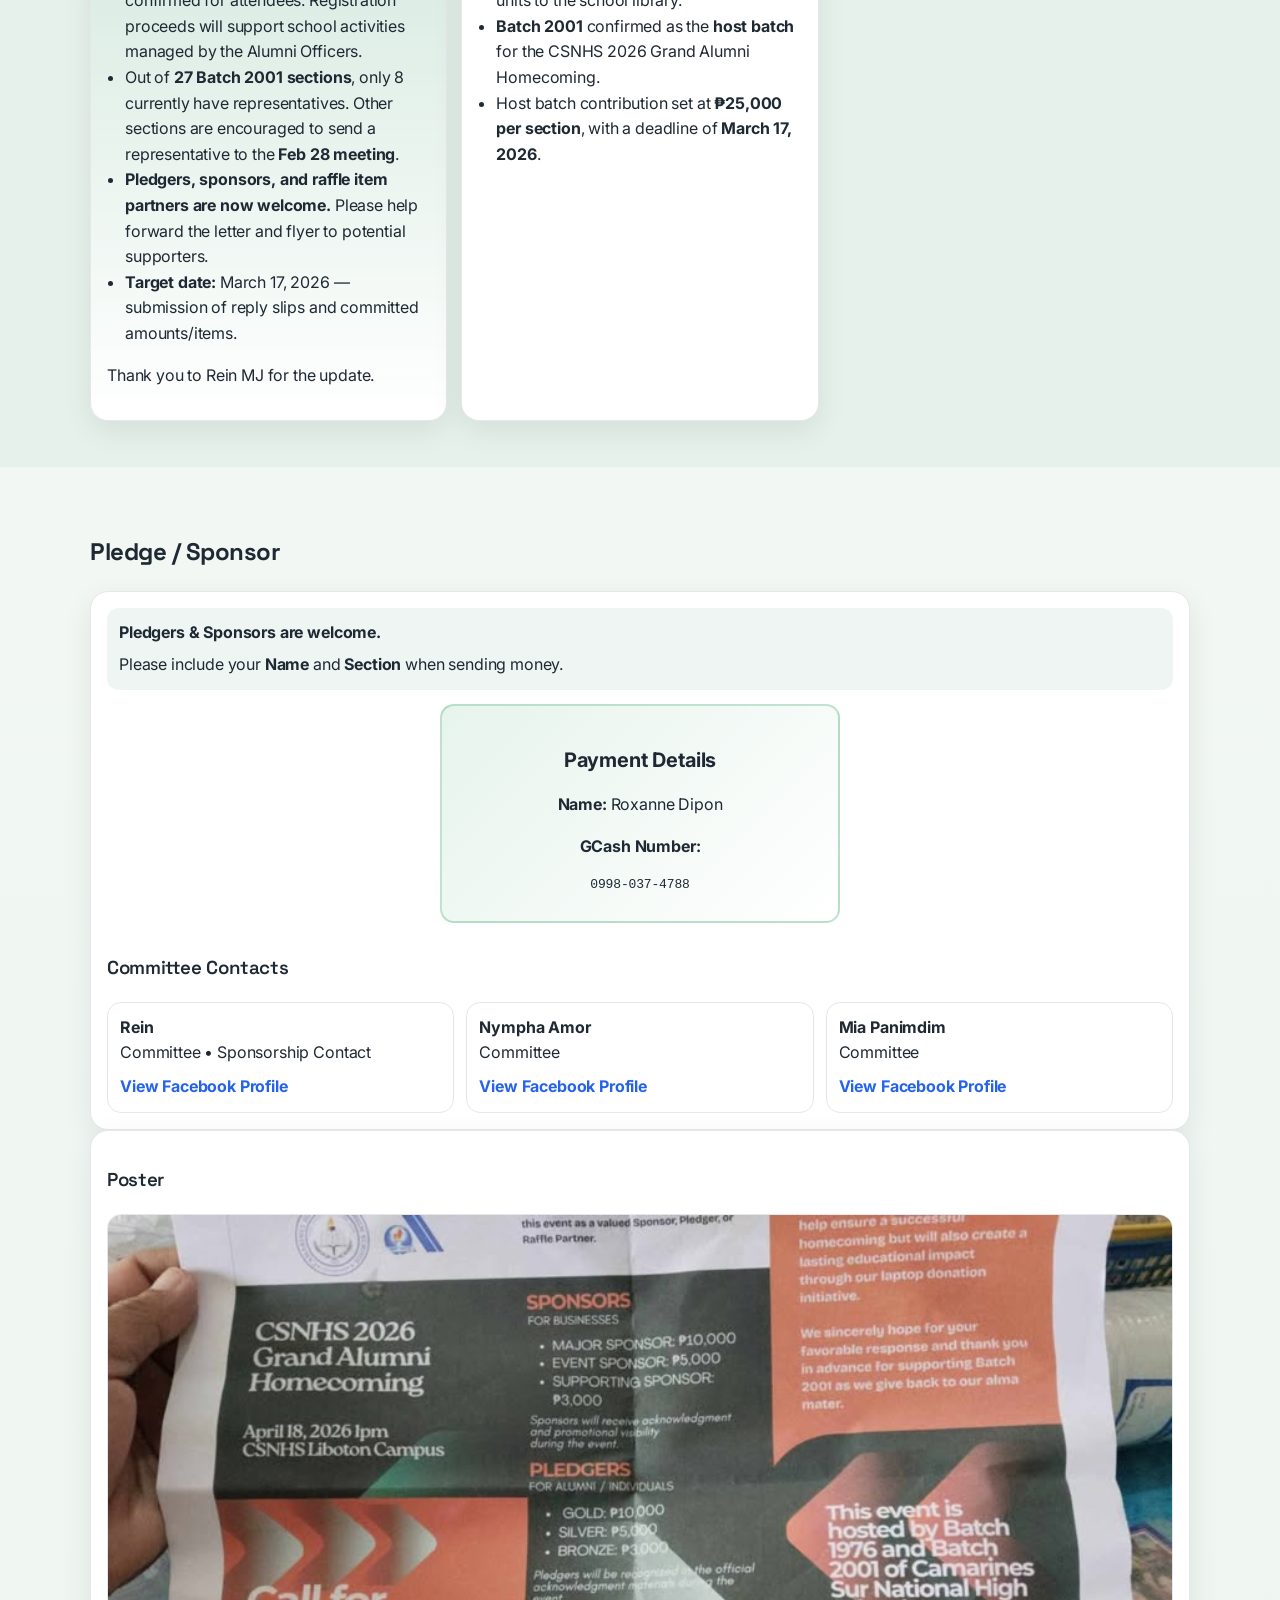
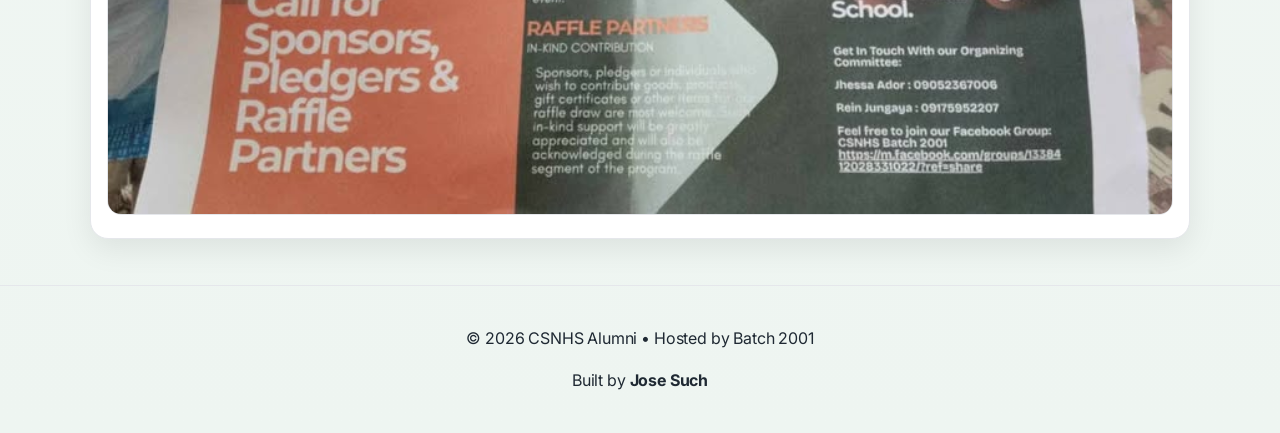
==== commit dcfe21ac: "fix fix" ====
--- a/index.html
+++ b/index.html
@@ -17,9 +17,7 @@
 <header class="site-header">
   <div class="container header-inner">
     <div class="brand">
-      <a href="https://suchjose84.github.io/homecomingWA">
-        <img src="./assets/camhighLogo.jpg" alt="cam-high-logo" class="brand-logo">
-      </a>
+      <img src="./assets/camhighLogo.jpg" alt="cam-high-logo" class="brand-logo">
       <div class="brand-text">
         <strong>CSNHS 2026</strong>
         <span>Grand Alumni Homecoming</span>
@@ -66,11 +64,36 @@
         <span class="pill">1:00 PM</span>
       </div>
 
+      <!-- ✅ COUNTDOWN TIMER -->
+      <div class="countdown">
+        <div class="count-box">
+          <div id="d" class="count-num">--</div>
+          <div class="count-label">Days</div>
+        </div>
+
+        <div class="count-box">
+          <div id="h" class="count-num">--</div>
+          <div class="count-label">Hours</div>
+        </div>
+
+        <div class="count-box">
+          <div id="m" class="count-num">--</div>
+          <div class="count-label">Minutes</div>
+        </div>
+
+        <div class="count-box">
+          <div id="s" class="count-num">--</div>
+          <div class="count-label">Seconds</div>
+        </div>
+      </div>
+      <!-- END COUNTDOWN -->
+
       <div class="hero-actions">
         <a href="#contribute" class="btn primary">Pledge / Sponsor</a>
         <a href="#highlights" class="btn ghost">Meeting Updates</a>
       </div>
     </div>
+
   </div>
 </section>
 
@@ -127,6 +150,14 @@
         <div class="contact-grid">
 
           <div class="contact-card">
+            <strong>Rein</strong>
+            <div class="contact-role muted">Committee • Sponsorship Contact</div>
+            <a href="https://www.facebook.com/1507194104/" target="_blank">
+              View Facebook Profile
+            </a>
+          </div>
+
+          <div class="contact-card">
             <strong>Nympha Amor</strong>
             <div class="contact-role muted">Committee</div>
             <a href="https://www.facebook.com/nympha.amor.victoria" target="_blank">
@@ -142,14 +173,6 @@
             </a>
           </div>
 
-          <div class="contact-card">
-            <strong>Rein</strong>
-            <div class="contact-role muted">Committee • Sponsorship Contact</div>
-            <a href="https://www.facebook.com/1507194104/" target="_blank">
-              View Facebook Profile
-            </a>
-          </div>
-
         </div>
 
       </div>
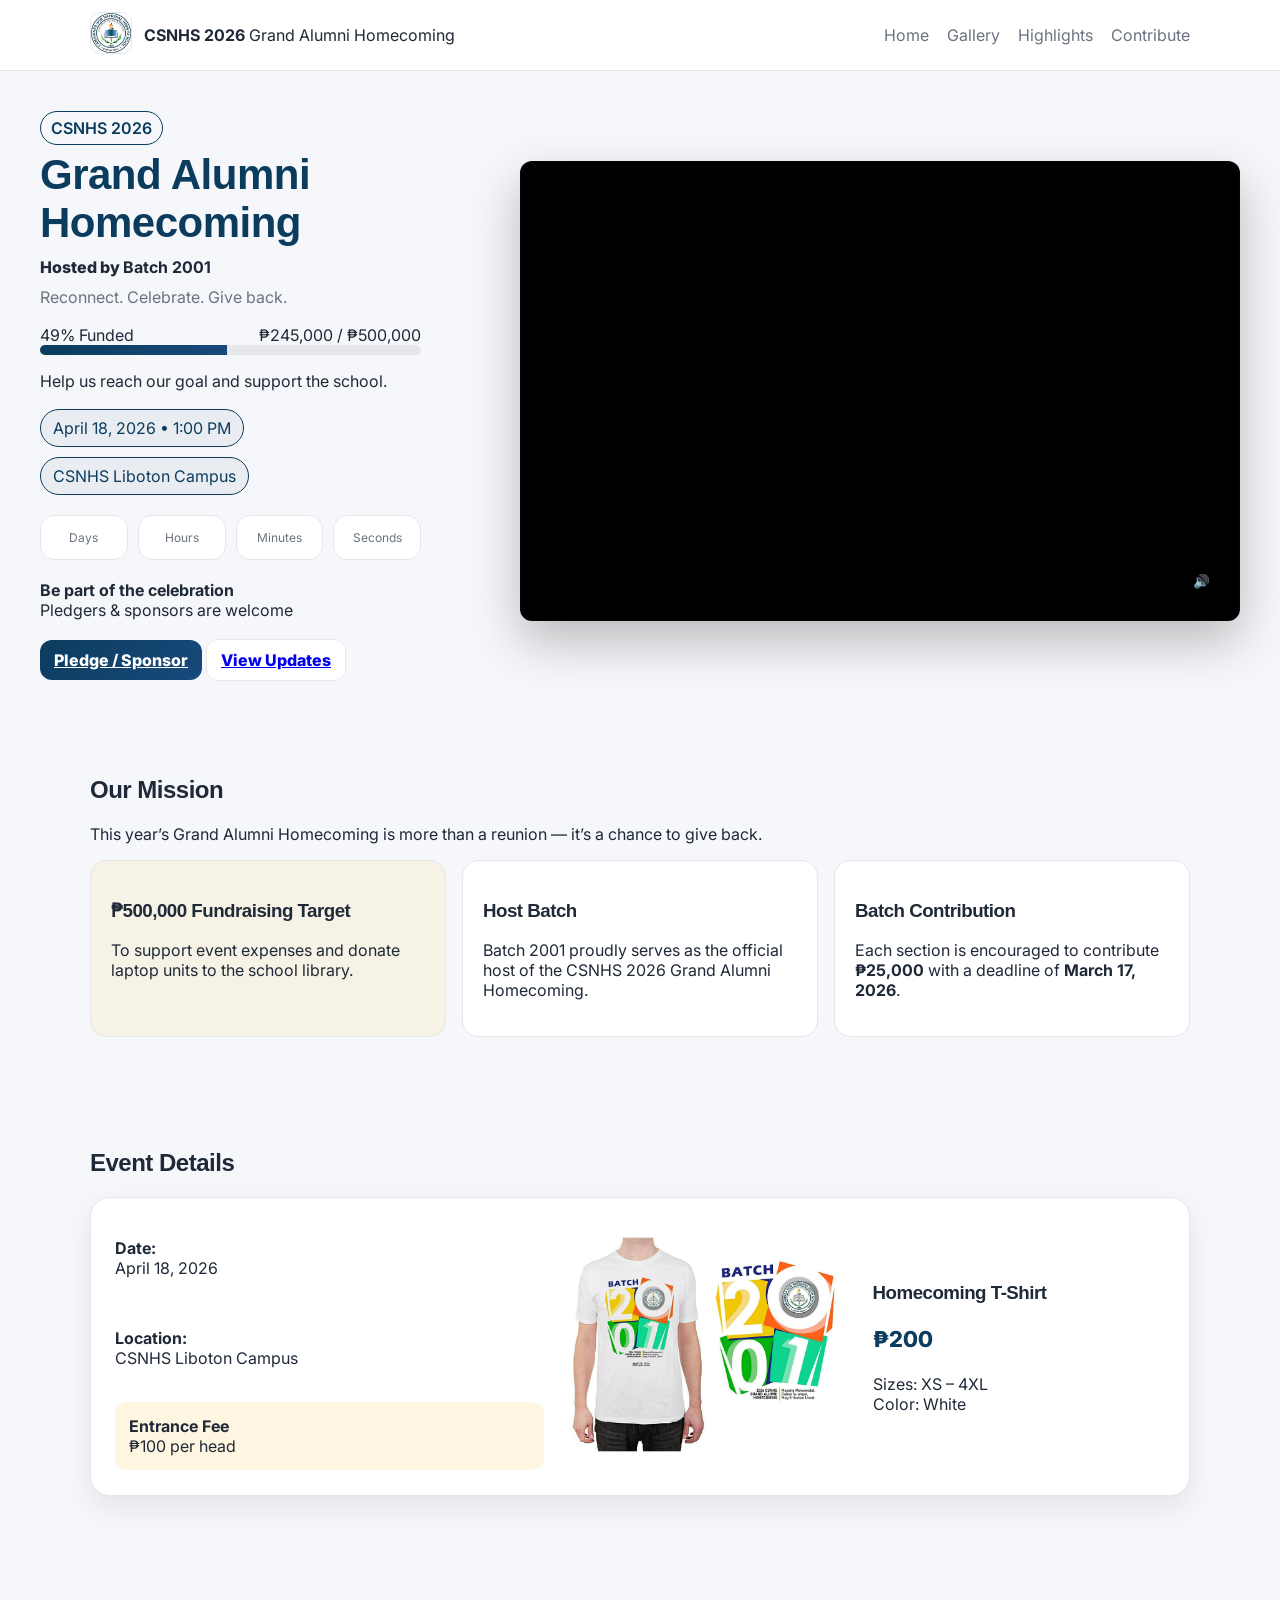
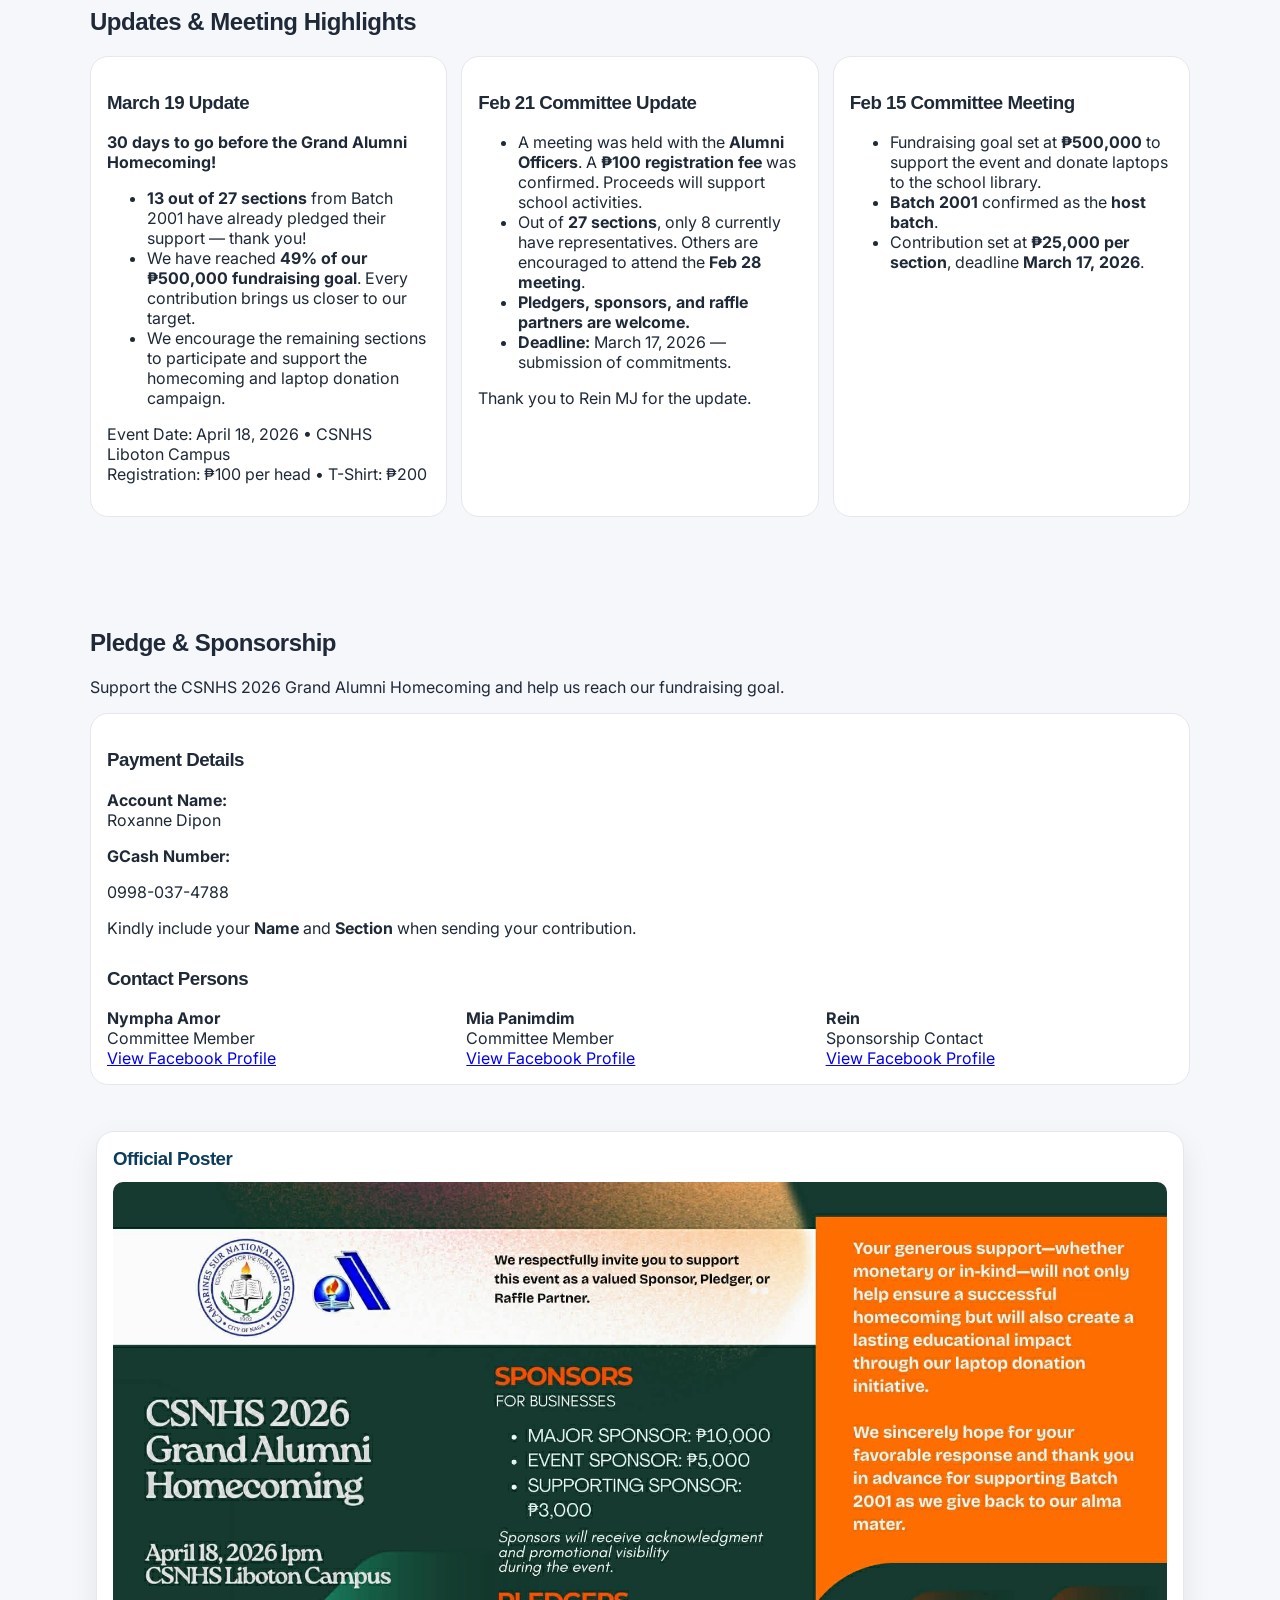
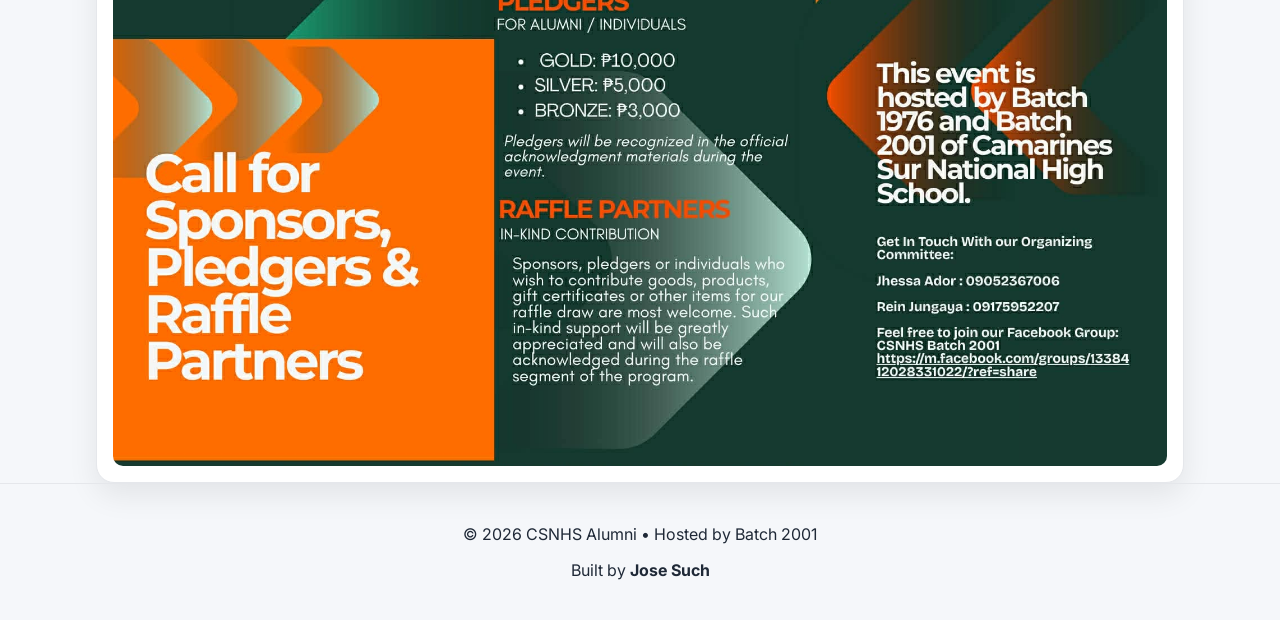
==== commit d1c5af5f: "Update and added gallery" ====
--- a/index.html
+++ b/index.html
@@ -1,5 +1,6 @@
 <!doctype html>
 <html lang="en">
+
 <head>
   <meta charset="utf-8" />
   <meta name="viewport" content="width=device-width,initial-scale=1" />
@@ -7,196 +8,394 @@
 
   <link rel="preconnect" href="https://fonts.googleapis.com">
   <link rel="preconnect" href="https://fonts.gstatic.com" crossorigin>
-  <link href="https://fonts.googleapis.com/css2?family=Inter:wght@400;500;600;700;800;900&family=Space+Grotesk:wght@500;600;700&display=swap" rel="stylesheet">
-
-  <link rel="stylesheet" href="styles.css" />
+  <link href="https://fonts.googleapis.com/css2?family=Inter:wght@400;500;600&family=Poppins:wght@600;700&display=swap"
+    rel="stylesheet">
+  <link rel="icon" type="image/png" href="./assets/favicon/favicon.ico">
+  <link rel="stylesheet" href="styles.css"/>
+  
 </head>
 
 <body>
 
-<header class="site-header">
-  <div class="container header-inner">
-    <div class="brand">
-      <img src="./assets/camhighLogo.jpg" alt="cam-high-logo" class="brand-logo">
-      <div class="brand-text">
-        <strong>CSNHS 2026</strong>
-        <span>Grand Alumni Homecoming</span>
-      </div>
+  <header class="site-header">
+    <div class="container header-inner">
+      <div class="brand">
+        <a href="/index.html"><img src="../assets/camhighLogo.jpg" alt="cam-high-logo" class="brand-logo"></a>
+        <div class="brand-text">
+          <strong>CSNHS 2026</strong>
+          <span>Grand Alumni Homecoming</span>
+        </div>
+      </div>
+
+      <nav class="nav">
+        <a href="index.html">Home</a>
+        <a href="/gallery/gallery.html">Gallery</a>
+        <a href="#highlights">Highlights</a>
+        <a href="#contribute">Contribute</a>
+      </nav>
     </div>
-
-    <nav class="nav">
-      <a href="#details">Details</a>
-      <a href="#highlights">Highlights</a>
-      <a href="#contribute">Contribute</a>
-    </nav>
-  </div>
-</header>
-
-<main>
-
-<!-- HERO -->
-<section class="hero-video">
-  <div class="container">
-
-    <div class="video-wrapper">
-      <iframe
-        src="https://www.facebook.com/plugins/video.php?height=314&href=https%3A%2F%2Fwww.facebook.com%2Freel%2F900922569348292%2F&show_text=false&width=560&t=0"
-        scrolling="no"
-        frameborder="0"
-        allowfullscreen
-        allow="autoplay; clipboard-write; encrypted-media; picture-in-picture; web-share">
-      </iframe>
-    </div>
-
-    <div class="hero-content">
-      <span class="kicker">CSNHS 2026</span>
-      <div class="host-badge">Hosted by <strong>Batch 2001</strong></div>
-
-      <div class="announce-badge">
-        <strong>Pledgers & Sponsors are now welcome!</strong>
-      </div>
-
-      <h1>Grand Alumni Homecoming</h1>
-
-      <div class="event-row">
-        <span class="pill">April 18, 2026</span>
-        <span class="pill">CSNHS Liboton Campus</span>
-        <span class="pill">1:00 PM</span>
-      </div>
-
-      <!-- ✅ COUNTDOWN TIMER -->
-      <div class="countdown">
-        <div class="count-box">
-          <div id="d" class="count-num">--</div>
-          <div class="count-label">Days</div>
-        </div>
-
-        <div class="count-box">
-          <div id="h" class="count-num">--</div>
-          <div class="count-label">Hours</div>
-        </div>
-
-        <div class="count-box">
-          <div id="m" class="count-num">--</div>
-          <div class="count-label">Minutes</div>
-        </div>
-
-        <div class="count-box">
-          <div id="s" class="count-num">--</div>
-          <div class="count-label">Seconds</div>
-        </div>
-      </div>
-      <!-- END COUNTDOWN -->
-
-      <div class="hero-actions">
-        <a href="#contribute" class="btn primary">Pledge / Sponsor</a>
-        <a href="#highlights" class="btn ghost">Meeting Updates</a>
-      </div>
-    </div>
-
-  </div>
-</section>
-
-<!-- DETAILS -->
-<section class="section" id="details">
-  <div class="container grid">
-    <div class="card">
-      <h3>When</h3>
-      <p><strong>April 18, 2026</strong><br>1:00 PM</p>
-    </div>
-    <div class="card">
-      <h3>Where</h3>
-      <p><strong>CSNHS Liboton Campus</strong></p>
-    </div>
-    <div class="card">
-      <h3>What</h3>
-      <p>Reconnect, celebrate, and give back to our alma mater.</p>
-    </div>
-  </div>
-</section>
-
-
-<!-- MEETING HIGHLIGHTS --> <section class="section alt" id="highlights"> <div class="container"> <h2>Meeting Highlights</h2> <div class="grid"> <!-- FEB 21 – LATEST UPDATE (TOP PRIORITY) --> <div class="card accent"> <h3>Feb 21 Committee Update</h3> <ul class="list"> <li> A meeting was held with the <strong>Alumni Officers</strong>. A <strong>₱100 registration fee</strong> was confirmed for attendees. Registration proceeds will support school activities managed by the Alumni Officers. </li> <li> Out of <strong>27 Batch 2001 sections</strong>, only 8 currently have representatives. Other sections are encouraged to send a representative to the <strong>Feb 28 meeting</strong>. </li> <li> <strong>Pledgers, sponsors, and raffle item partners are now welcome.</strong> Please help forward the letter and flyer to potential supporters. </li> <li> <strong>Target date:</strong> March 17, 2026 — submission of reply slips and committed amounts/items. </li> </ul> <p class="muted small"> Thank you to Rein MJ for the update. </p> </div> <!-- FEB 15 – EARLIER MEETING --> <div class="card"> <h3>Feb 15 Committee Meeting</h3> <ul class="list"> <li> Fundraising goal set at <strong>₱500,000</strong> to cover event expenses and donate laptop units to the school library. </li> <li> <strong>Batch 2001</strong> confirmed as the <strong>host batch</strong> for the CSNHS 2026 Grand Alumni Homecoming. </li> <li> Host batch contribution set at <strong>₱25,000 per section</strong>, with a deadline of <strong>March 17, 2026</strong>. </li> </ul> </div> </div> </div> </section>
-
-<!-- CONTRIBUTE -->
-<section class="section" id="contribute">
-  <div class="container">
-    <h2>Pledge / Sponsor</h2>
-
-    <div class="two-col">
-
-      <div class="card">
-
-        <div class="callout">
-          <strong>Pledgers & Sponsors are welcome.</strong>
-          <div class="muted" style="margin-top:6px;">
-            Please include your <strong>Name</strong> and <strong>Section</strong> when sending money.
-          </div>
-        </div>
-
-        <!-- PAYMENT SECTION -->
-        <div class="pay-grid single-payment">
-          <div class="pay-card featured">
-            <h4>Payment Details</h4>
-            <p><strong>Name:</strong> Roxanne Dipon</p>
-            <p><strong>GCash Number:</strong></p>
-            <p class="mono">0998-037-4788</p>
-          </div>
-        </div>
-
-        <!-- CONTACTS -->
-        <h3 style="margin-top:30px;">Committee Contacts</h3>
-
-        <div class="contact-grid">
-
-          <div class="contact-card">
-            <strong>Rein</strong>
-            <div class="contact-role muted">Committee • Sponsorship Contact</div>
-            <a href="https://www.facebook.com/1507194104/" target="_blank">
-              View Facebook Profile
-            </a>
-          </div>
-
-          <div class="contact-card">
-            <strong>Nympha Amor</strong>
-            <div class="contact-role muted">Committee</div>
-            <a href="https://www.facebook.com/nympha.amor.victoria" target="_blank">
-              View Facebook Profile
-            </a>
-          </div>
-
-          <div class="contact-card">
-            <strong>Mia Panimdim</strong>
-            <div class="contact-role muted">Committee</div>
-            <a href="https://www.facebook.com/camia.diez" target="_blank">
-              View Facebook Profile
-            </a>
-          </div>
-
-        </div>
-
-      </div>
-
-      <aside class="card poster">
-        <h3>Poster</h3>
-        <img src="./assets/poster.jpg" alt="CSNHS 2026 Grand Alumni Homecoming poster" />
-      </aside>
-
-    </div>
-  </div>
-</section>
-
-<footer class="site-footer">
-  <div class="container footer-inner">
-    <p>© <span id="year"></span> CSNHS Alumni • Hosted by Batch 2001</p>
-    <p class="muted small">
-      Built by <strong>Jose Such</strong>
-    </p>
-  </div>
-</footer>
-
-</main>
-
-<script src="script.js"></script>
+  </header>
+
+  <main>
+
+    <section class="hero-video">
+
+      <div class="hero-inner">
+
+        <!-- LEFT: CONTENT -->
+        <div class="hero-left">
+          <div class="container">
+
+            <!-- KICKER -->
+            <span class="kicker">CSNHS 2026</span>
+
+            <!-- MAIN TITLE -->
+            <h1>Grand Alumni Homecoming</h1>
+
+            <!-- HOST -->
+            <div class="host-badge">
+              Hosted by <strong>Batch 2001</strong>
+            </div>
+
+            <!-- TAGLINE -->
+            <p class="hero-tagline">
+              Reconnect. Celebrate. Give back.
+            </p>
+            <div class="goal-progress">
+              <div class="goal-top">
+                <span class="goal-percent">49% Funded</span>
+                <span class="goal-amount">₱245,000 / ₱500,000</span>
+              </div>
+
+              <div class="progress-bar">
+                <div class="progress-fill" style="width:49%;"></div>
+              </div>
+
+              <p class="goal-note">Help us reach our goal and support the school.</p>
+
+            </div>
+
+            <!-- EVENT DETAILS -->
+            <div class="event-row">
+              <span class="pill">April 18, 2026 • 1:00 PM</span>
+              <span class="pill">CSNHS Liboton Campus</span>
+            </div>
+
+            <!-- COUNTDOWN -->
+            <div class="countdown">
+              <div class="count-box">
+                <div id="d"></div>
+                <div>Days</div>
+              </div>
+              <div class="count-box">
+                <div id="h"></div>
+                <div>Hours</div>
+              </div>
+              <div class="count-box">
+                <div id="m"></div>
+                <div>Minutes</div>
+              </div>
+              <div class="count-box">
+                <div id="s"></div>
+                <div>Seconds</div>
+              </div>
+            </div>
+
+            <!-- CTA TEXT -->
+            <div class="announce-badge">
+              <strong>Be part of the celebration</strong><br>
+              Pledgers & sponsors are welcome
+            </div>
+
+            <!-- ACTIONS -->
+            <div class="hero-actions">
+              <a href="#contribute" class="btn primary">Pledge / Sponsor</a>
+              <a href="#highlights" class="btn ghost">View Updates</a>
+            </div>
+
+          </div>
+        </div>
+
+        <!-- RIGHT: VIDEO -->
+        <div class="hero-right">
+          <div class="video-slider">
+
+            <video class="slide active" autoplay muted playsinline preload="auto">
+              <source src="./assets/alumni-vids/alumni-vid-4.mp4" type="video/mp4">
+            </video>
+
+            <video class="slide" muted playsinline preload="auto">
+              <source src="./assets/alumni-vids/alumni-vid-1.mp4" type="video/mp4">
+            </video>
+
+            <video class="slide" muted playsinline preload="auto">
+              <source src="./assets/alumni-vids/alumni-vid-5.mp4" type="video/mp4">
+            </video>
+            <video class="slide" muted playsinline preload="auto">
+              <source src="./assets/alumni-vids/alumni-vid-2.mp4" type="video/mp4">
+            </video>
+            <video class="slide" muted playsinline preload="auto">
+              <source src="./assets/alumni-vids/alumni-vid-3.mp4" type="video/mp4">
+            </video>
+            <video class="slide" muted playsinline preload="auto">
+              <source src="./assets/alumni-vids/alumni-vid-6.mp4" type="video/mp4">
+            </video>
+
+            <button id="unmuteBtn" class="unmute-btn">🔊</button>
+
+          </div>
+
+        </div>
+
+      </div>
+
+    </section>
+
+    <section class="section goal-section">
+      <div class="container">
+
+        <h2>Our Mission</h2>
+        <p class="goal-intro">
+          This year’s Grand Alumni Homecoming is more than a reunion — it’s a chance to give back.
+        </p>
+
+        <div class="goal-grid">
+
+          <div class="goal-card highlight">
+            <h3>₱500,000 Fundraising Target</h3>
+            <p>
+              To support event expenses and donate laptop units to the school library.
+            </p>
+          </div>
+
+          <div class="goal-card">
+            <h3>Host Batch</h3>
+            <p>
+              Batch 2001 proudly serves as the official host of the CSNHS 2026 Grand Alumni Homecoming.
+            </p>
+          </div>
+
+          <div class="goal-card">
+            <h3>Batch Contribution</h3>
+            <p>
+              Each section is encouraged to contribute <strong>₱25,000</strong> with a deadline of 
+              <strong>March 17, 2026</strong>.
+            </p>
+          </div>
+
+        </div>
+
+      </div>
+    </section>
+
+    <section class="section event-details">
+      <div class="container">
+
+        <h2>Event Details</h2>
+
+        <div class="details-card">
+
+          <!-- LEFT: INFO -->
+          <div class="details-left">
+
+            <p><strong>Date:</strong><br>April 18, 2026</p>
+
+            <p><strong>Location:</strong><br>CSNHS Liboton Campus</p>
+
+            <div class="fee-box">
+              <strong>Entrance Fee</strong><br>
+              ₱100 per head
+            </div>
+
+          </div>
+
+          <!-- RIGHT: SHIRT -->
+          <div class="details-right">
+
+            <div class="shirt-image">
+              <img src="./assets/alumni-pics/alumni/alumni10.jpg" alt="Homecoming T-Shirt">
+            </div>
+
+            <div class="shirt-info">
+              <h3>Homecoming T-Shirt</h3>
+              <p class="price">₱200</p>
+              <p class="muted">
+                Sizes: XS – 4XL<br>
+                Color: White
+              </p>
+            </div>
+
+          </div>
+
+        </div>
+
+      </div>
+    </section>
+
+
+    <!-- MEETING HIGHLIGHTS -->
+    <section class="section alt" id="highlights">
+      <div class="container">
+
+        <h2>Updates & Meeting Highlights</h2>
+
+        <div class="grid">
+
+          <!-- 🔥 MARCH 18 – LATEST UPDATE -->
+          <div class="card accent">
+            <h3>March 19 Update</h3>
+
+            <p><strong>30 days to go before the Grand Alumni Homecoming!</strong></p>
+
+            <ul class="list">
+              <li>
+                <strong>13 out of 27 sections</strong> from Batch 2001 have already pledged their support — thank you!
+              </li>
+              <li>
+                We have reached <strong>49% of our ₱500,000 fundraising goal</strong>. Every contribution brings us closer to our target.
+              </li>
+              <li>
+                We encourage the remaining sections to participate and support the homecoming and laptop donation campaign.
+              </li>
+            </ul>
+
+            <p class="muted small">
+              Event Date: April 18, 2026 • CSNHS Liboton Campus<br>
+              Registration: ₱100 per head • T-Shirt: ₱200
+            </p>
+          </div>
+
+          <!-- FEB 21 -->
+          <div class="card">
+            <h3>Feb 21 Committee Update</h3>
+            <ul class="list">
+              <li>
+                A meeting was held with the <strong>Alumni Officers</strong>. A 
+                <strong>₱100 registration fee</strong> was confirmed. Proceeds will support school activities.
+              </li>
+              <li>
+                Out of <strong>27 sections</strong>, only 8 currently have representatives. Others are encouraged to attend the 
+                <strong>Feb 28 meeting</strong>.
+              </li>
+              <li>
+                <strong>Pledgers, sponsors, and raffle partners are welcome.</strong>
+              </li>
+              <li>
+                <strong>Deadline:</strong> March 17, 2026 — submission of commitments.
+              </li>
+            </ul>
+            <p class="muted small">Thank you to Rein MJ for the update.</p>
+          </div>
+
+          <!-- FEB 15 -->
+          <div class="card">
+            <h3>Feb 15 Committee Meeting</h3>
+            <ul class="list">
+              <li>
+                Fundraising goal set at <strong>₱500,000</strong> to support the event and donate laptops to the school library.
+              </li>
+              <li>
+                <strong>Batch 2001</strong> confirmed as the <strong>host batch</strong>.
+              </li>
+              <li>
+                Contribution set at <strong>₱25,000 per section</strong>, deadline 
+                <strong>March 17, 2026</strong>.
+              </li>
+            </ul>
+          </div>
+
+        </div>
+
+      </div>
+    </section>
+
+    <!-- CONTRIBUTE -->
+    <section class="section" id="contribute">
+      <div class="container">
+
+        <h2>Pledge & Sponsorship</h2>
+
+        <p class="section-intro">
+          Support the CSNHS 2026 Grand Alumni Homecoming and help us reach our fundraising goal.
+        </p>
+
+        <div class="two-col">
+
+          <div class="card">
+
+            <!-- PAYMENT -->
+            <div class="payment-box">
+              <h3>Payment Details</h3>
+
+              <p><strong>Account Name:</strong><br>Roxanne Dipon</p>
+
+              <p><strong>GCash Number:</strong></p>
+              <p class="mono">0998-037-4788</p>
+
+              <p class="note">
+                Kindly include your <strong>Name</strong> and <strong>Section</strong> when sending your contribution.
+              </p>
+            </div>
+
+            <!-- CONTACTS -->
+            <h3 style="margin-top:30px;">Contact Persons</h3>
+
+            <div class="contact-grid">
+
+              <div class="contact-card">
+                <strong>Nympha Amor</strong>
+                <div class="contact-role muted">Committee Member</div>
+                <a href="https://www.facebook.com/nympha.amor.victoria" target="_blank">
+                  View Facebook Profile
+                </a>
+              </div>
+
+              <div class="contact-card">
+                <strong>Mia Panimdim</strong>
+                <div class="contact-role muted">Committee Member</div>
+                <a href="https://www.facebook.com/camia.diez" target="_blank">
+                  View Facebook Profile
+                </a>
+              </div>
+
+              <div class="contact-card">
+                <strong>Rein</strong>
+                <div class="contact-role muted">Sponsorship Contact</div>
+                <a href="https://www.facebook.com/1507194104/" target="_blank">
+                  View Facebook Profile
+                </a>
+              </div>
+
+            </div>
+
+          </div>
+
+        </div>
+
+      </div>
+    </section>
+
+          <aside class="card-poster">
+            <h3>Official Poster</h3>
+            <img src="./assets/alumni-pics/alumni/alumni11.jpg" alt="CSNHS 2026 Grand Alumni Homecoming poster" />
+          </aside>
+
+        </div>
+      </div>
+    </section>
+
+    <footer class="site-footer">
+      <div class="container footer-inner">
+        <p>© <span id="year"></span> CSNHS Alumni • Hosted by Batch 2001</p>
+        <p class="muted small">
+          Built by <strong>Jose Such</strong>
+        </p>
+      </div>
+    </footer>
+
+  </main>
+
+  <script src="script.js"></script>
 </body>
+
 </html>
--- a/styles.css
+++ b/styles.css
@@ -1,192 +1,527 @@
+/* =========================================
+   🎨 ROOT + BASE
+========================================= */
+
 :root{
-  --bg:#f4f8f5;
-  --card:#fff;
-  --text:#1f2933;
-  --muted:#6b7280;
-  --border:#e5e7eb;
-  --accent:#2f855a;
-  --accent2:#2563eb;
-  --shadow:0 10px 30px rgba(0,0,0,.08);
+  --primary:#0B3C5D;
+  --primary-soft:#174A7C;
+  --accent:#F4B400;
+
+  --bg:#F5F7FA;
+  --card:#FFFFFF;
+  --text:#1F2937;
+  --muted:#6B7280;
+  --border:#E5E7EB;
+
+  --shadow:0 12px 30px rgba(0,0,0,.08);
 }
 
 *{box-sizing:border-box}
+
 body{
-  -webkit-font-smoothing: antialiased;
-  -moz-osx-font-smoothing: grayscale;
-  margin: 0;
-  font-family: 'Inter', system-ui, -apple-system, Segoe UI, Roboto, Helvetica, Arial, sans-serif;
-  background: linear-gradient(180deg, #f7faf8, #eef5f1);
-  color: var(--text);
-  line-height: 1.6;
-  letter-spacing: -0.01em;
-}
-h1, h2, h3 {
-  font-family: 'Space Grotesk', 'Inter', system-ui, sans-serif;
-  letter-spacing: -0.02em;
-}
-
-h1 { font-weight: 700; }
-h2 { font-weight: 700; }
-h3 { font-weight: 600; }
-
-.btn,
-.kicker,
-.host-badge,
-.announce-badge,
-.pill {
-  font-family: 'Inter', system-ui, sans-serif;
-  letter-spacing: 0.2px;
-}
-
-.container{width:min(1100px,92%);margin:auto}
-
-.site-header{background:#fff;border-bottom:1px solid var(--border);position:sticky;top:0; z-index: 10;}
-.header-inner{display:flex;justify-content:space-between;align-items:center;padding:12px 0}
+  margin:0;
+  font-family:'Inter', system-ui;
+  background:var(--bg);
+  color:var(--text);
+}
+
+/* HEADINGS */
+h1, h2, h3{
+  font-family:'Space Grotesk', sans-serif;
+  letter-spacing:-0.5px;
+}
+
+/* =========================================
+   📦 LAYOUT
+========================================= */
+
+.container{
+  width:min(1100px,92%);
+  margin:auto;
+}
+
+.section{
+  padding:46px 0;
+}
+
+/* =========================================
+   🧭 HEADER
+========================================= */
+
+.site-header{
+  background:#fff;
+  border-bottom:1px solid var(--border);
+  position:sticky;
+  top:0;
+  z-index:10;
+}
+
+.header-inner{
+  display:flex;
+  justify-content:space-between;
+  align-items:center;
+  padding:12px 0;
+}
 
 .brand{display:flex;gap:12px;align-items:center}
 
 .brand-logo{
-  width: 42px;
-  height: 42px;
-  object-fit: contain;
-  border-radius: 10px;
-  background: #ffffff;
-  padding: 4px;
-  border: 1px solid var(--border);
-}
-
-.nav a{margin-left:14px;color:var(--muted);text-decoration:none}
+  width:42px;
+  height:42px;
+  border-radius:10px;
+  border:1px solid var(--border);
+}
+
+.nav a{
+  margin-left:14px;
+  text-decoration:none;
+  color:var(--muted);
+  transition:0.2s;
+}
+
 .nav a:hover{
-  color: var(--text);
-  text-decoration: underline;
-}
-
-.hero-video{padding:40px 0;text-align:center}
-.video-wrapper{max-width:900px;margin:0 auto 20px;border-radius:20px;overflow:hidden;box-shadow:var(--shadow)}
-.video-wrapper iframe{width:100%;height:480px}
-
-.kicker{display:inline-block;padding:6px 10px;border-radius:999px;border:1px solid var(--border)}
-.host-badge{margin:10px 0;font-weight:800}
-
-.event-row{display:flex;gap:10px;justify-content:center;flex-wrap:wrap}
-.pill{border:1px solid var(--border);padding:8px 12px;border-radius:999px}
-
-.countdown{display:grid;grid-template-columns:repeat(4,1fr);gap:10px;margin:20px 0}
-.count-box{background:#fff;border:1px solid var(--border);padding:12px;border-radius:14px}
-
-.btn{padding:10px 14px;border-radius:12px;border:1px solid var(--border);text-decoration:none;font-weight:800}
-.btn.primary{background:linear-gradient(135deg,#38a169,#2f855a);color:#fff}
-.btn.ghost{background:#fff}
-
-.section{padding:46px 0}
-.section.alt{background:rgba(47,133,90,.06)}
-.grid{display:grid;grid-template-columns:repeat(3,1fr);gap:14px}
-
-.card{background:#fff;border:1px solid var(--border);border-radius:18px;padding:16px;box-shadow:var(--shadow)}
-.card.accent{background:linear-gradient(180deg,rgba(56,161,105,.12),#fff)}
-
-.list{padding-left:18px}
-
-.callout{background:rgba(47,133,90,.08);padding:12px;border-radius:12px;margin-bottom:14px}
-
-.pay-grid,.contact-grid{display:grid;grid-template-columns:repeat(3,1fr);gap:12px}
-.pay-card,.contact-card{border:1px solid var(--border);padding:12px;border-radius:14px;background:#fff}
-
-.contact-card a{
-  display: inline-block;
-  margin-top: 8px;
-  font-weight: 700;
-  text-decoration: none;
-  color: var(--accent2);
-}
-
-.contact-card a:hover{
-  text-decoration: underline;
-}
-
-.mono{font-family:monospace}
-
-.site-footer{padding:24px 0;border-top:1px solid var(--border);text-align:center}
-.poster img{
+  color:var(--primary);
+}
+
+/* =========================================
+   🎥 HERO (SPLIT)
+========================================= */
+
+.hero-video{
+  padding:40px 0;
+}
+
+.hero-inner{
+  display:grid;
+  grid-template-columns:1fr 1.8fr;
+  align-items:center;
+  gap:40px;
+  padding:0 40px;
+}
+
+.hero-left{
+  display:flex;
+  align-items:center;
+}
+
+.hero-left .container{
+  max-width:480px;
+  margin:0;
+}
+
+.hero-left h1{
+  margin:6px 0 10px;
+  font-size:42px;
+  color:var(--primary);
+}
+
+.hero-tagline{
+  margin:10px 0 16px;
+  font-size:16px;
+  color:var(--muted);
+}
+
+.hero-actions{
+  margin-top:30px;
+}
+
+.hero-right{
+  display:flex;
+  justify-content:flex-end;
+}
+
+/* VIDEO */
+.video-slider{
+  position:relative;
+  width:100%;
+  max-width:720px;
+  height:460px;
+  border-radius:12px;
+  overflow:hidden;
+  background:#000;
+  border:1px solid rgba(11,60,93,0.1);
+  box-shadow:0 20px 50px rgba(0,0,0,0.25);
+}
+
+.video-slider video{
+  position:absolute;
+  width:100%;
+  height:100%;
+  object-fit:cover;
+  opacity:0;
+  transition:opacity 1s ease;
+}
+
+.video-slider video.active{
+  opacity:1;
+}
+
+/* 🔊 BUTTON */
+.unmute-btn{
+  position:absolute;
+  bottom:16px;
+  right:16px;
+  width:44px;
+  height:44px;
+  border-radius:50%;
+  border:none;
+  background:rgba(0,0,0,0.6);
+  color:#fff;
+  display:flex;
+  align-items:center;
+  justify-content:center;
+  cursor:pointer;
+}
+
+/* =========================================
+   📝 HERO TEXT
+========================================= */
+
+.kicker{
+  display:inline-block;
+  padding:6px 10px;
+  border-radius:999px;
+  border:1px solid var(--primary);
+  color:var(--primary);
+  font-weight:600;
+}
+
+.host-badge{
+  margin:10px 0;
+  font-weight:800;
+}
+
+.event-row{
+  display:flex;
+  gap:10px;
+  flex-wrap:wrap;
+}
+
+.pill{
+  border:1px solid var(--primary);
+  color:var(--primary);
+  background:rgba(11,60,93,0.05);
+  padding:8px 12px;
+  border-radius:999px;
+}
+
+/* =========================================
+   ⏳ COUNTDOWN (FIXED)
+========================================= */
+
+.countdown{
+  display:grid;
+  grid-template-columns:repeat(4,1fr);
+  gap:10px;
+  margin:20px 0;
+}
+
+.count-box{
+  background:#fff;
+  border:1px solid var(--border);
+  padding:14px;
+  border-radius:14px;
+  text-align:center;
+}
+
+/* BIG NUMBERS */
+.count-box div:first-child{
+  font-size:24px;
+  font-weight:800;
+  color:var(--primary);
+}
+
+/* LABEL */
+.count-box div:last-child{
+  font-size:12px;
+  color:var(--muted);
+}
+
+/* =========================================
+   📊 PROGRESS BAR
+========================================= */
+
+.goal-progress{margin:18px 0}
+
+.goal-top{
+  display:flex;
+  justify-content:space-between;
+}
+
+.progress-bar{
+  height:10px;
+  background:#E5E7EB;
+  border-radius:999px;
+  overflow:hidden;
+}
+
+.progress-fill{
+  height:100%;
+  background:linear-gradient(90deg,var(--primary),var(--primary-soft));
+}
+
+/* =========================================
+   🎯 GOAL SECTION
+========================================= */
+
+.goal-grid{
+  display:grid;
+  grid-template-columns:repeat(3,1fr);
+  gap:16px;
+}
+
+.goal-card{
+  background:var(--card);
+  border:1px solid var(--border);
+  border-radius:16px;
+  padding:20px;
+}
+
+.goal-card.highlight{
+  background:rgba(244,180,0,0.08);
+}
+
+/* =========================================
+   📅 EVENT DETAILS
+========================================= */
+
+.details-card{
+  display:grid;
+  grid-template-columns:1fr 1.4fr;
+  gap:20px;
+  background:var(--card);
+  border:1px solid var(--border);
+  border-radius:20px;
+  padding:24px;
+  box-shadow:var(--shadow);
+}
+
+.details-left{
+  display:flex;
+  flex-direction:column;
+  gap:18px;
+}
+
+.fee-box{
+  background:rgba(244,180,0,0.12);
+  padding:14px;
+  border-radius:12px;
+}
+
+.details-right{
+  display:grid;
+  grid-template-columns:1fr 1fr;
+  gap:16px;
+  align-items:center;
+}
+
+.shirt-image img{
+  width:100%;
+  border-radius:14px;
+}
+
+.price{
+  font-size:22px;
+  font-weight:800;
+  color:var(--primary);
+}
+
+/* =========================================
+   🔘 BUTTONS
+========================================= */
+
+.btn{
+  padding:10px 14px;
+  border-radius:12px;
+  font-weight:800;
+}
+
+.btn.primary{
+  background:linear-gradient(135deg,var(--primary),var(--primary-soft));
+  color:#fff;
+}
+
+.btn.ghost{
+  background:#fff;
+  border:1px solid var(--border);
+}
+
+/* =========================================
+   📦 CARDS
+========================================= */
+
+.grid{
+  display:grid;
+  grid-template-columns:repeat(3,1fr);
+  gap:14px;
+}
+
+.card{
+  background:#fff;
+  border:1px solid var(--border);
+  border-radius:18px;
+  padding:16px;
+}
+
+.contact-grid{
+  display:grid;
+  grid-template-columns:repeat(3,1fr);
+  gap:12px;
+}
+
+/* =========================================
+   🖼️ POSTER CARD
+========================================= */
+
+.card-poster{
+  background:var(--card);
+  border:1px solid var(--border);
+  border-radius:18px;
+  padding:16px;
+  width: 85%;
+  margin: 0 auto;
+
+  box-shadow:var(--shadow);
+
+  display:flex;
+  flex-direction:column;
+  gap:12px;
+}
+
+/* TITLE */
+.card-poster h3{
+  margin:0;
+  color:var(--primary);
+}
+
+/* IMAGE */
+.card-poster img{
   width: 100%;
   height: auto;
-  border-radius: 14px;
-  border: 1px solid var(--border);
-}
+  border-radius:10px;
+  display: block;
+  
+}
+
+
+
+/* =========================================
+   📎 FOOTER
+========================================= */
+
+.site-footer{
+  padding:24px 0;
+  border-top:1px solid var(--border);
+  text-align:center;
+}
+
+/* =========================================
+   📱 RESPONSIVE
+========================================= */
 
 @media(max-width:900px){
-  .grid,.pay-grid,.contact-grid{grid-template-columns:1fr}
-  .countdown{grid-template-columns:repeat(2,1fr)}
-  .video-wrapper iframe{height:260px}
-}
-
-.announce-badge{
-  display:inline-block;
-  margin: 10px 0 6px;
-  padding: 10px 14px;
-  border-radius: 999px;
-  border: 1px solid rgba(37,99,235,0.25);
-  background: rgba(37,99,235,0.10);
-  font-weight: 900;
-}
-
-/* Mobile-friendly top nav (no hamburger) */
-@media (max-width: 600px){
-  .header-inner{
-    flex-direction: column;
-    align-items: stretch;
-    gap: 10px;
-    padding: 10px 0;
-  }
-
-  .brand{
-    justify-content: center;
-  }
-
-  .nav{
-    display: grid;
-    grid-template-columns: repeat(3, 1fr);
-    gap: 8px;
-  }
-
-  .nav a{
-    margin-left: 0;            /* overrides your desktop margin-left */
-    text-align: center;
-    padding: 10px 8px;
-    border-radius: 12px;
-    border: 1px solid var(--border);
-    background: #fff;
-    font-weight: 700;
-    font-size: 14px;
-    line-height: 1.2;
-    white-space: nowrap;       /* keeps “Highlights” on one line */
-    box-shadow: var(--shadow);
-  }
-
-  .nav a:active{
-    transform: translateY(1px);
-  }
-  .poster img{
-    max-height: 520px;     /* adjust if you want shorter/taller */
-    object-fit: cover;     /* crops nicely */
-  }
-
-}
-
-/* Single payment layout */
-.single-payment{
-  grid-template-columns: 1fr;
-  max-width: 400px;
-  margin: 0 auto;
-}
-
-.pay-card.featured{
-  text-align: center;
-  background: linear-gradient(135deg, rgba(56,161,105,.12), #ffffff);
-  border: 2px solid rgba(56,161,105,.3);
-}
-
-.pay-card.featured h4{
-  font-size: 20px;
-  margin-bottom: 8px;
+  .grid,
+  .contact-grid{
+    grid-template-columns:1fr;
+  }
+
+  .countdown{
+    grid-template-columns:repeat(2,1fr);
+  }
+}
+
+@media(max-width:768px){
+
+  .hero-inner{
+    grid-template-columns:1fr;
+    padding:0 16px;
+  }
+
+  .hero-right{
+    order:-1;
+  }
+
+  .video-slider{
+    height:260px;
+  }
+
+  .hero-left{
+    text-align:center;
+    justify-content:center;
+  }
+
+  .event-row{
+    justify-content:center;
+  }
+
+  .goal-grid{
+    grid-template-columns:1fr;
+  }
+
+  .details-card{
+    grid-template-columns:1fr;
+  }
+
+  .details-right{
+    grid-template-columns:1fr;
+    text-align:center;
+  }
+}
+
+
+
+/* =========================================
+   📸 GALLERY
+========================================= */
+
+.gallery-hero{
+  text-align:center;
+}
+
+.gallery-grid{
+  display:grid;
+  grid-template-columns:repeat(4,1fr);
+  gap:12px;
+}
+
+.gallery-grid img{
+  width:100%;
+  height:220px;
+  object-fit:cover;
+  border-radius:12px;
+  cursor:pointer;
+  transition:0.3s ease;
+}
+
+.gallery-grid img:hover{
+  transform:scale(1.05);
+}
+
+/* =========================================
+   🎥 VIDEO GRID
+========================================= */
+
+.video-grid{
+  display:grid;
+  grid-template-columns:repeat(2,1fr);
+  gap:16px;
+}
+
+.video-grid video{
+  width:100%;
+  border-radius:12px;
+}
+
+/* =========================================
+   📱 RESPONSIVE
+========================================= */
+
+@media(max-width:900px){
+  .gallery-grid{
+    grid-template-columns:repeat(2,1fr);
+  }
+
+  .video-grid{
+    grid-template-columns:1fr;
+  }
 }
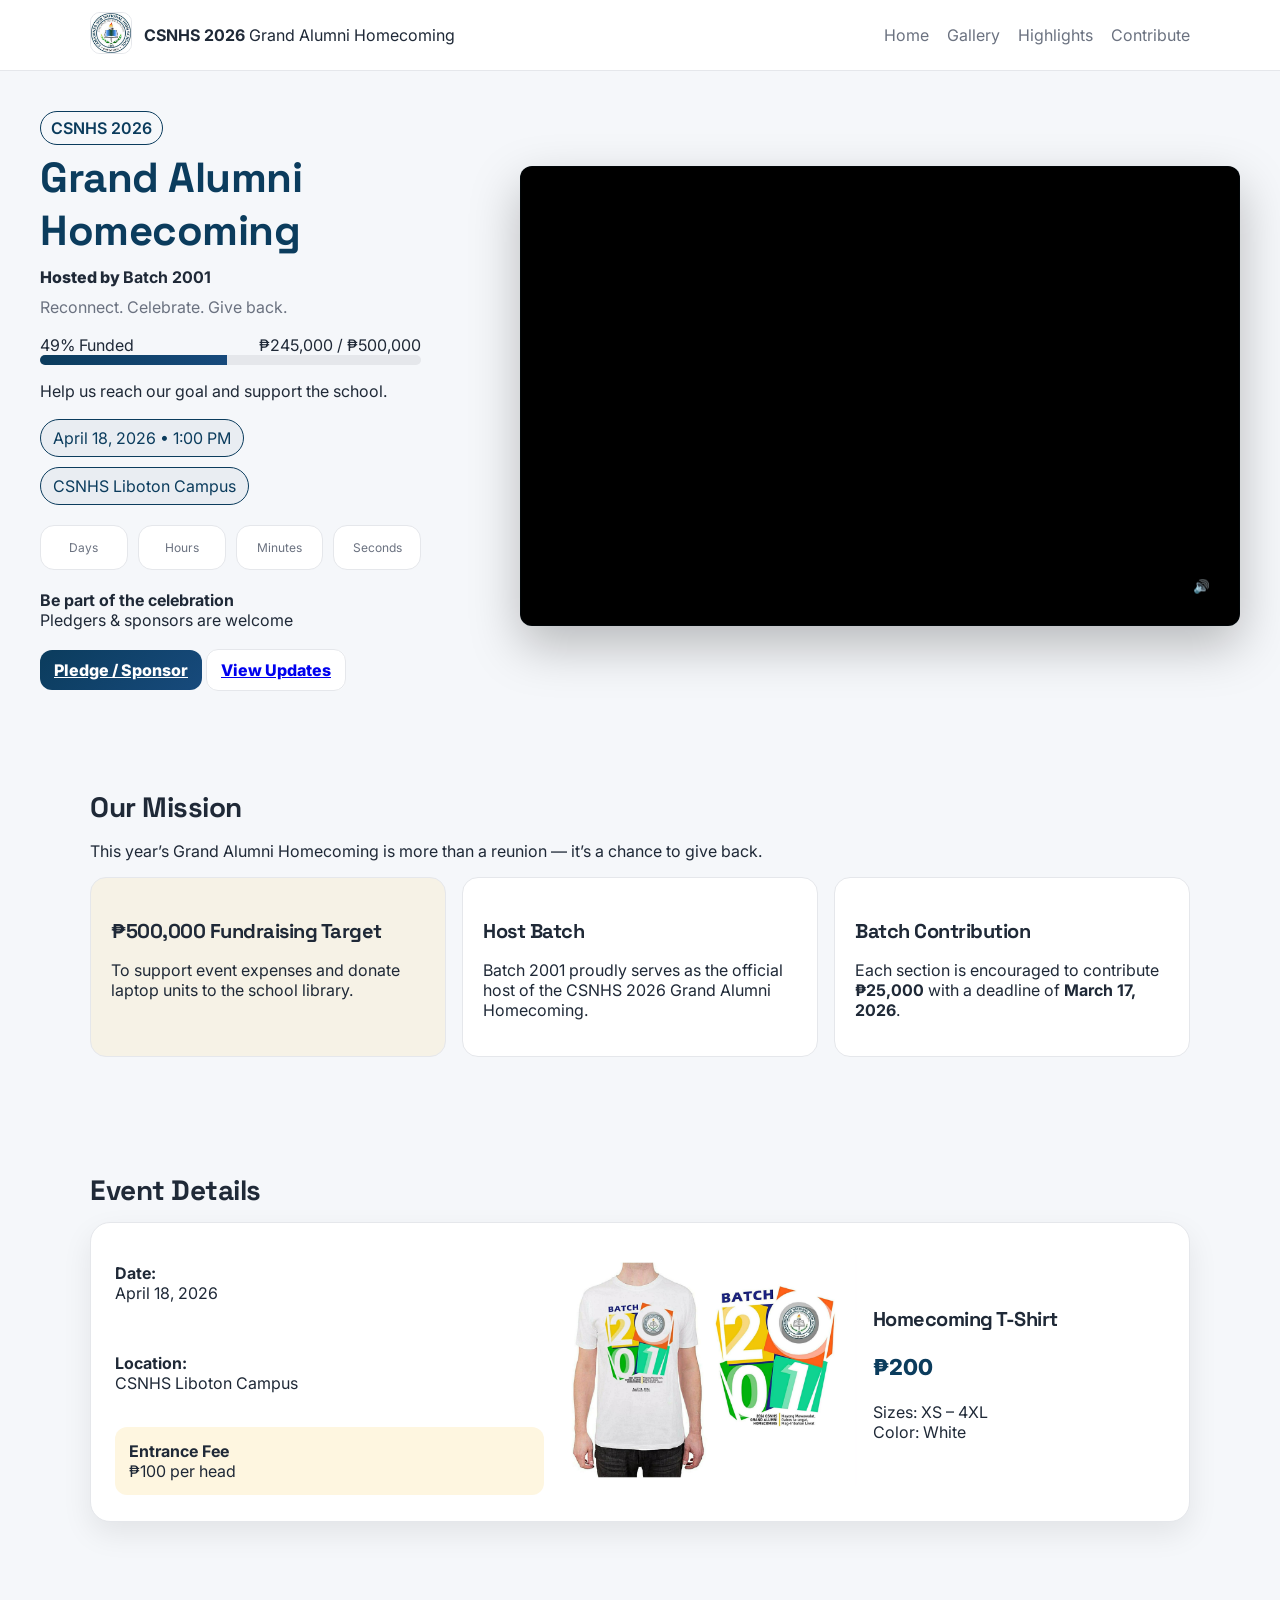
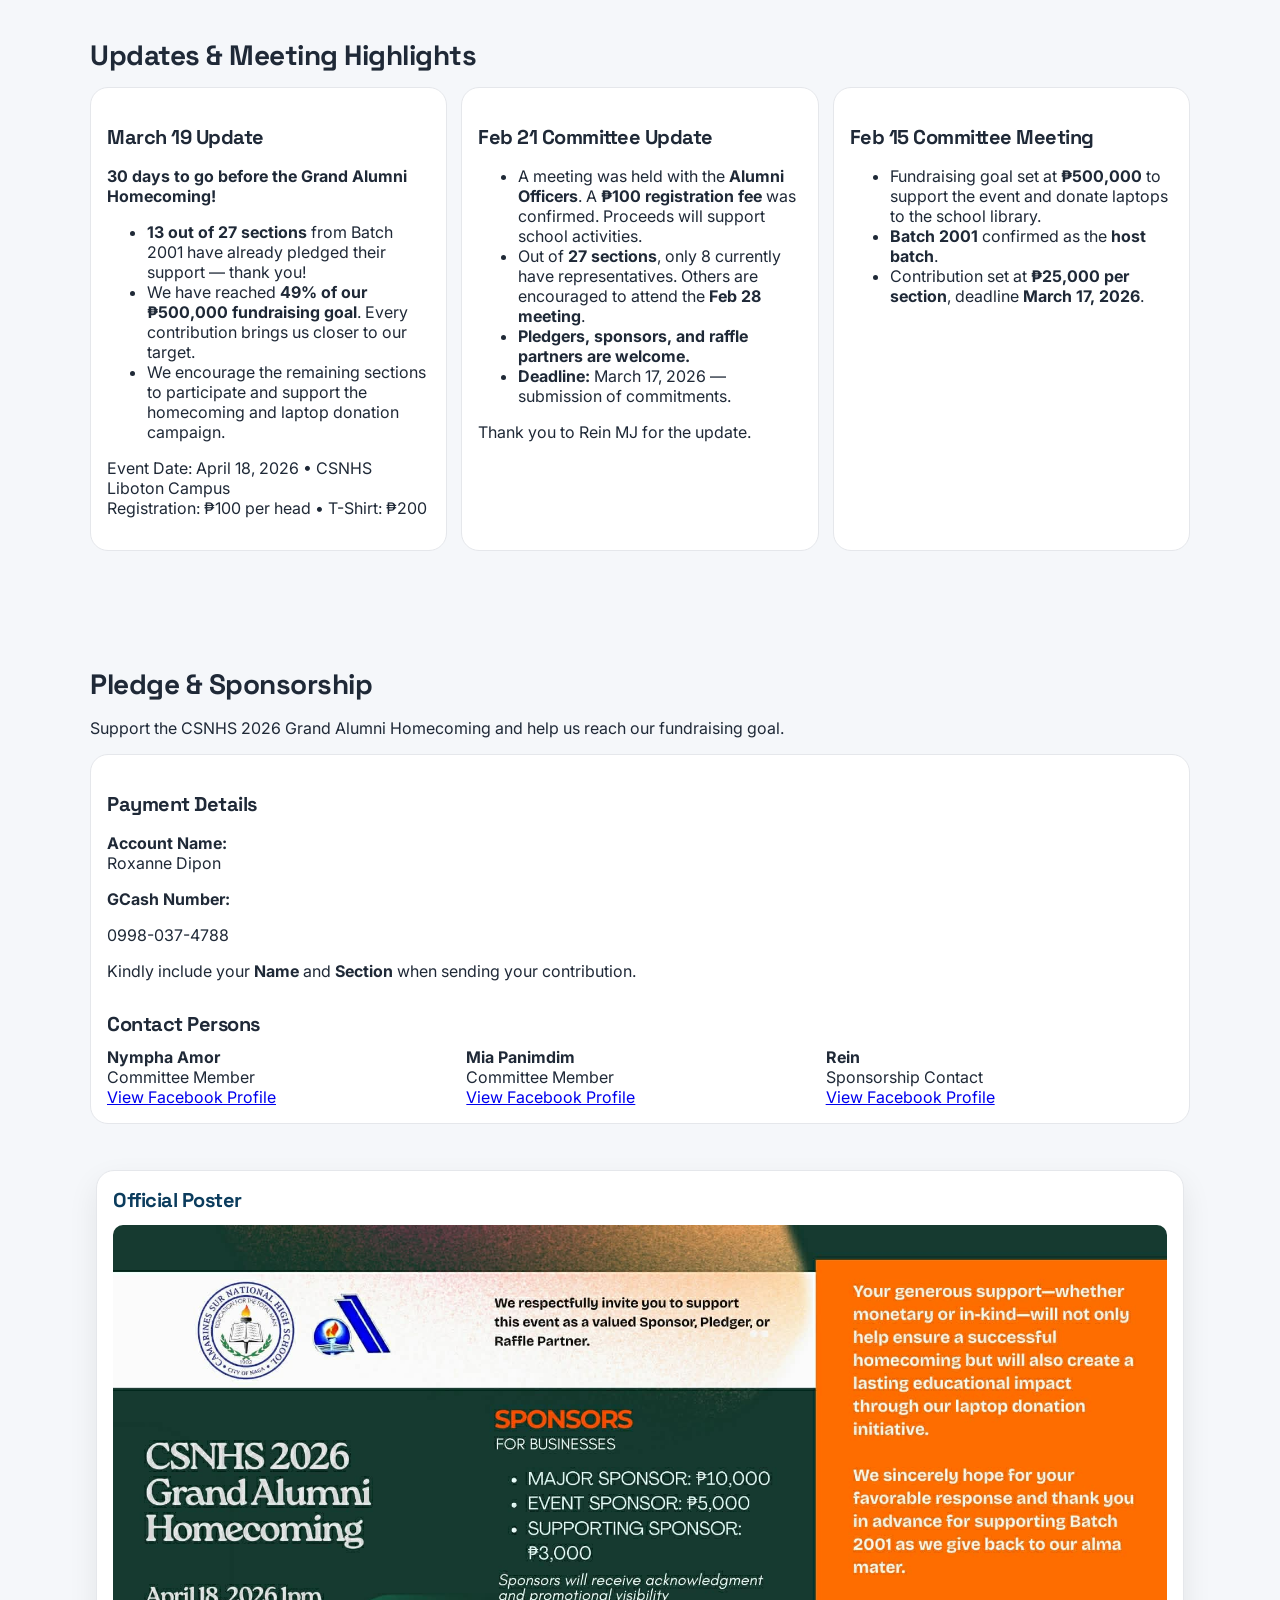
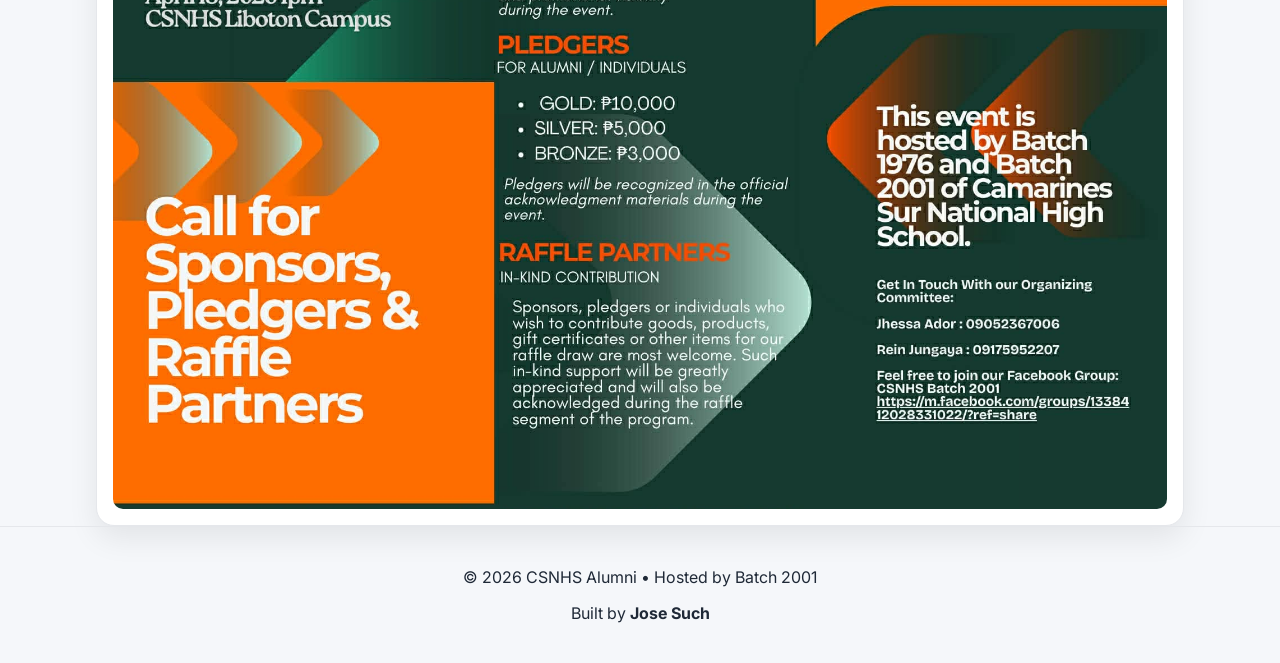
==== commit d3f774be: "fix fix" ====
--- a/index.html
+++ b/index.html
@@ -8,8 +8,7 @@
 
   <link rel="preconnect" href="https://fonts.googleapis.com">
   <link rel="preconnect" href="https://fonts.gstatic.com" crossorigin>
-  <link href="https://fonts.googleapis.com/css2?family=Inter:wght@400;500;600&family=Poppins:wght@600;700&display=swap"
-    rel="stylesheet">
+  <link href="https://fonts.googleapis.com/css2?family=Inter:wght@400;500;600&family=Space+Grotesk:wght@500;600;700&display=swap" rel="stylesheet">
   <link rel="icon" type="image/png" href="./assets/favicon/favicon.ico">
   <link rel="stylesheet" href="styles.css"/>
   
--- a/styles.css
+++ b/styles.css
@@ -29,6 +29,21 @@
 h1, h2, h3{
   font-family:'Space Grotesk', sans-serif;
   letter-spacing:-0.5px;
+}
+
+h1{
+  font-size:36px;
+  margin-bottom:16px;
+}
+
+h2{
+  font-size:28px;
+  margin-bottom:14px;
+}
+
+h3{
+  font-size:20px;
+  margin-bottom:10px;
 }
 
 /* =========================================
@@ -524,4 +539,36 @@
   .video-grid{
     grid-template-columns:1fr;
   }
+}
+
+/* =========================================
+   📱 MOBILE NAV FIX
+========================================= */
+
+@media(max-width:768px){
+
+  .header-inner{
+    flex-direction:column;
+    align-items:flex-start;
+    gap:10px;
+  }
+
+  .nav{
+    width:100%;
+    display:flex;
+    justify-content:center;
+    gap:20px;
+    margin-top:10px;
+    .nav{
+    border-top:1px solid var(--border);
+    padding-top:10px;
+  }
+
+  .nav a{
+    margin:0;
+    font-size:14px;
+    font-weight:600;
+  }
+}
+
 }
